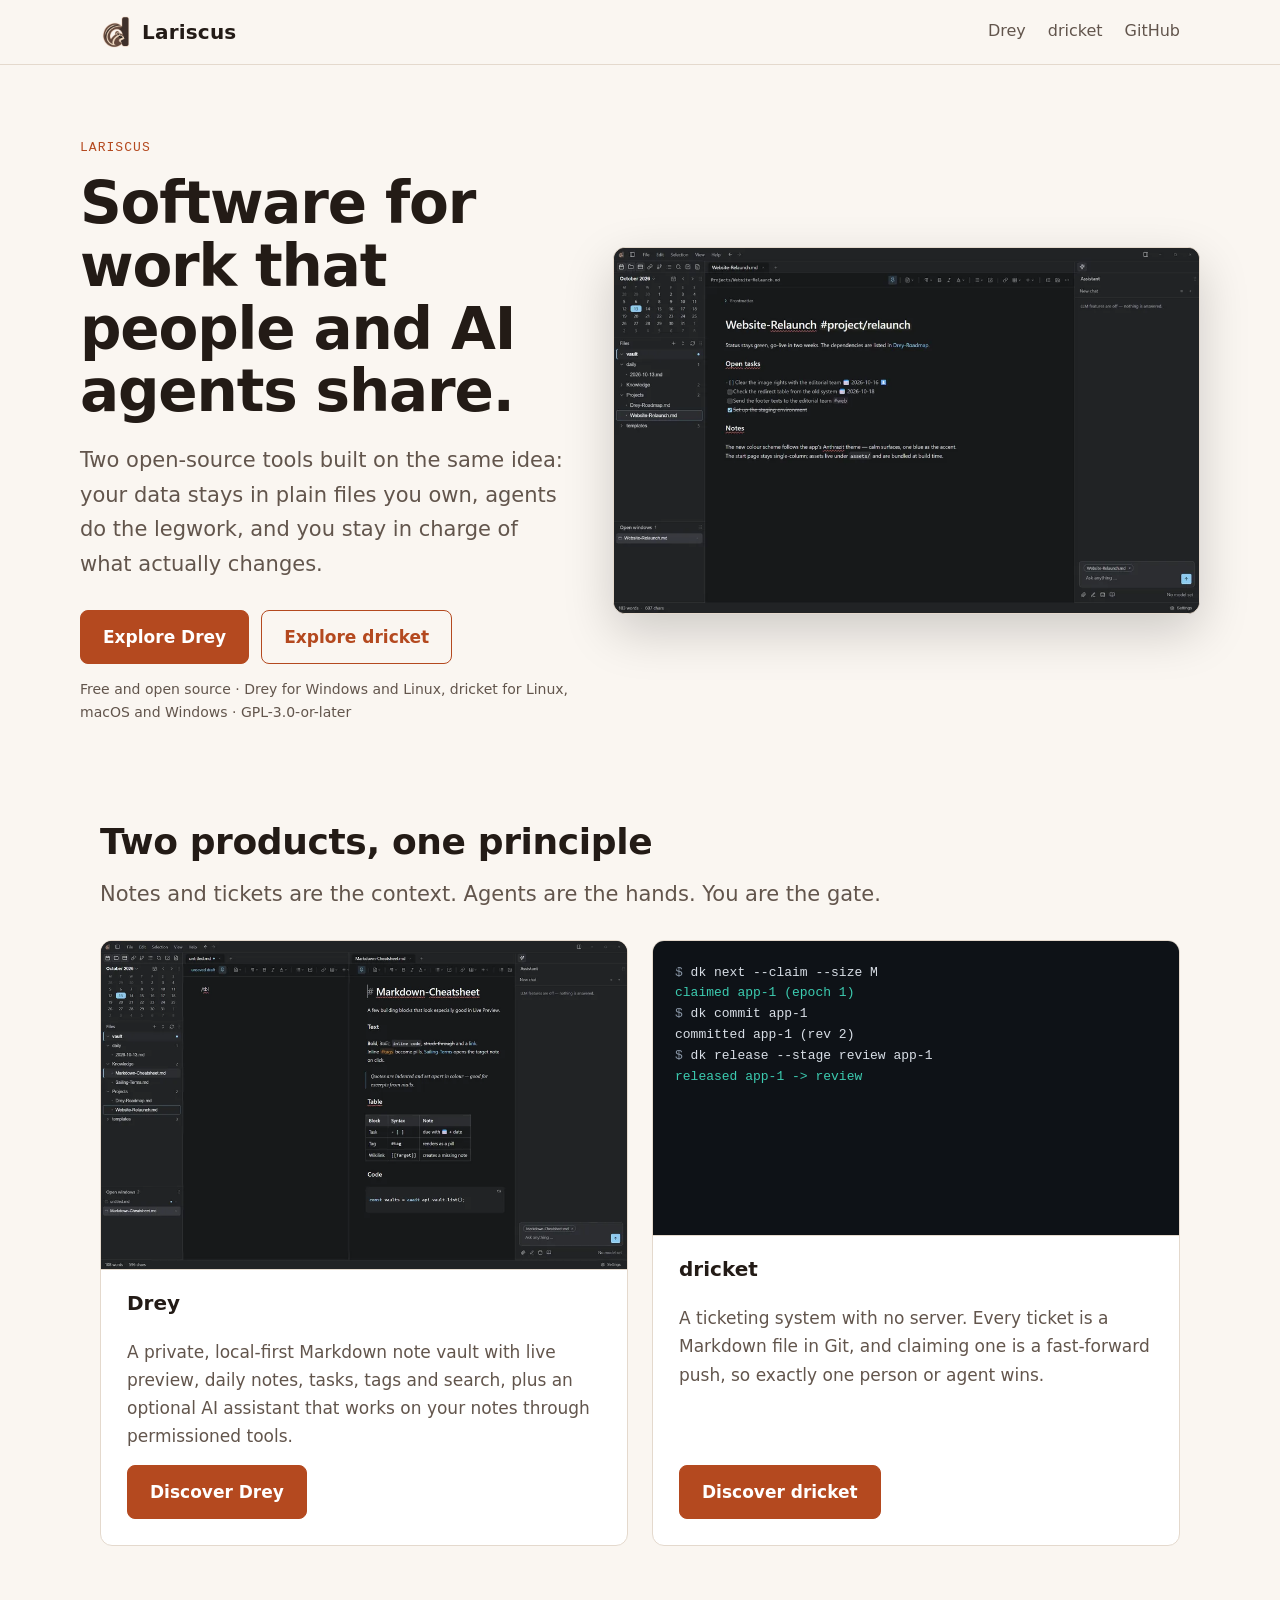
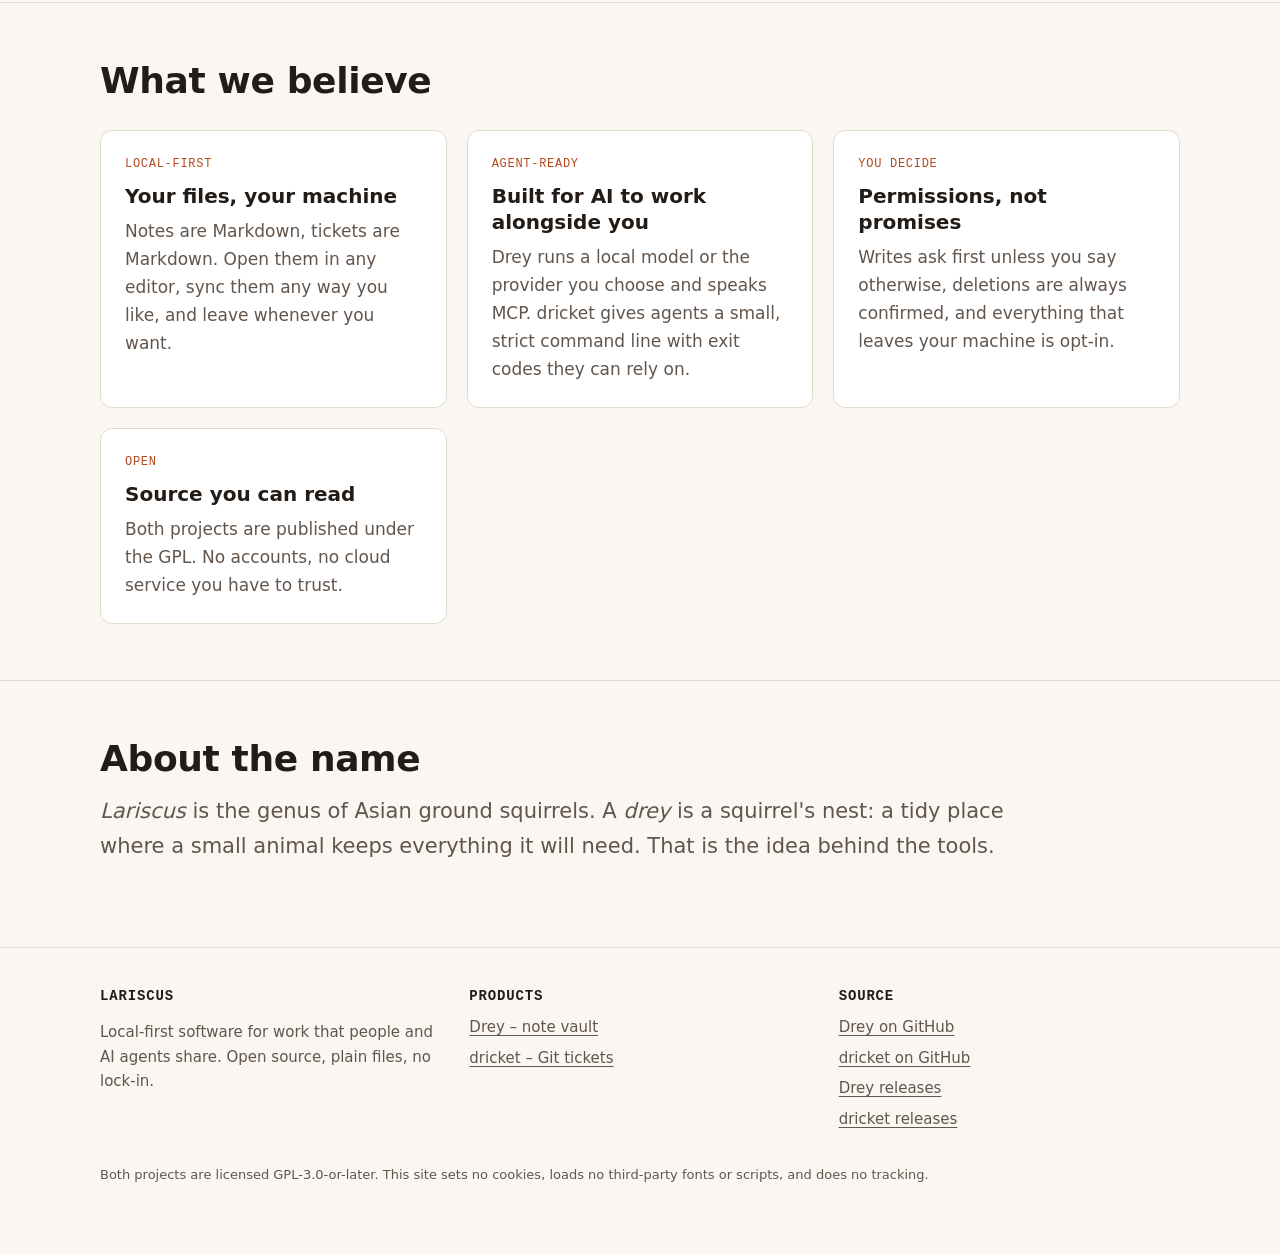
==== index.html @ 9d59d92e "Add Lariscus website: home, Drey, dricket Co-Authored-By: Claude Sonnet 5.5 <noreply@anthropic.com>" ====
<!doctype html>
<html lang="en">
<head>
<meta charset="utf-8">
<meta name="viewport" content="width=device-width, initial-scale=1">
<title>Lariscus – Drey note vault and dricket Git tickets</title>
<meta name="description" content="Lariscus builds open-source, local-first tools for people who work with AI agents: Drey, a private Markdown note vault, and dricket, serverless Git tickets.">
<meta name="robots" content="index,follow, max-image-preview:large">
<meta name="author" content="Lariscus">
<meta name="theme-color" content="#1b1613">
<link rel="canonical" href="https://lariscus.de/">
<link rel="icon" href="/assets/favicon.ico" sizes="48x48">
<link rel="icon" type="image/png" sizes="32x32" href="/assets/favicon-32.png">
<link rel="apple-touch-icon" href="/assets/apple-touch-icon.png">
<meta property="og:type" content="website">
<meta property="og:site_name" content="Lariscus">
<meta property="og:title" content="Lariscus – Drey note vault and dricket Git tickets">
<meta property="og:description" content="Lariscus builds open-source, local-first tools for people who work with AI agents: Drey, a private Markdown note vault, and dricket, serverless Git tickets.">
<meta property="og:url" content="https://lariscus.de/">
<meta property="og:image" content="https://lariscus.de/assets/og-lariscus.png">
<meta property="og:image:width" content="1200">
<meta property="og:image:height" content="630">
<meta name="twitter:card" content="summary_large_image">
<meta name="twitter:title" content="Lariscus – Drey note vault and dricket Git tickets">
<meta name="twitter:description" content="Lariscus builds open-source, local-first tools for people who work with AI agents: Drey, a private Markdown note vault, and dricket, serverless Git tickets.">
<meta name="twitter:image" content="https://lariscus.de/assets/og-lariscus.png">
<link rel="preload" as="style" href="/assets/site.css">
<link rel="stylesheet" href="/assets/site.css">
<script type="application/ld+json">{"@context": "https://schema.org", "@type": "Organization", "name": "Lariscus", "url": "https://lariscus.de/", "logo": "https://lariscus.de/assets/drey-icon-512.png", "sameAs": ["https://github.com/HenrikPuls"]}</script>
<script type="application/ld+json">{"@context": "https://schema.org", "@type": "WebSite", "name": "Lariscus", "url": "https://lariscus.de/", "inLanguage": "en"}</script>
</head>
<body class="">
<a class="skip" href="#main">Skip to content</a>
<header class="site"><div class="wrap">
<a class="brand" href="/"><img src="/assets/icon-192.png" width="32" height="32" alt="">Lariscus</a>
<nav class="main" aria-label="Main">
<a href="/drey/">Drey</a>
<a href="/dricket/">dricket</a>
<a href="https://github.com/HenrikPuls">GitHub</a>
</nav></div></header>
<main id="main">

<div class="wrap hero"><div class="grid two">
<div>
<p class="eyebrow">Lariscus</p>
<h1>Software for work that people and AI agents share.</h1>
<p class="lead">Two open-source tools built on the same idea: your data stays in plain files you own, agents do the legwork, and you stay in charge of what actually changes.</p>
<div class="cta"><a class="btn primary" href="/drey/">Explore Drey</a><a class="btn" href="/dricket/">Explore dricket</a></div>
<p class="note">Free and open source · Drey for Windows and Linux, dricket for Linux, macOS and Windows · GPL-3.0-or-later</p>
</div>
<figure><div class="shot"><img src="/assets/drey-overview-1000.webp" srcset="/assets/drey-overview-1000.webp 1000w, /assets/drey-overview-1800.webp 1800w" sizes="(min-width: 900px) 50vw, 100vw" width="1800" height="1125" alt="Drey showing a note with tasks, the calendar, the file tree and the AI assistant" fetchpriority="high"></div></figure>
</div></div>

<section><div class="wrap">
<h2>Two products, one principle</h2>
<p class="lead">Notes and tickets are the context. Agents are the hands. You are the gate.</p>
<div class="product">
<article class="card">
<div class="thumb"><img src="/assets/drey-editor-1000.webp" srcset="/assets/drey-editor-1000.webp 1000w, /assets/drey-editor-1800.webp 1800w" sizes="(min-width: 700px) 40vw, 100vw" width="1000" height="625" alt="Drey editor with live Markdown preview in two panes" loading="lazy" decoding="async"></div>
<div class="body"><h3>Drey</h3>
<p>A private, local-first Markdown note vault with live preview, daily notes, tasks, tags and search, plus an optional AI assistant that works on your notes through permissioned tools.</p>
<a class="btn primary" href="/drey/">Discover Drey</a></div>
</article>
<article class="card">
<div class="thumb term"><pre class="term" aria-hidden="true"><span class="p">$</span> dk next --claim --size M
<span class="ok">claimed app-1 (epoch 1)</span>
<span class="p">$</span> dk commit app-1
committed app-1 (rev 2)
<span class="p">$</span> dk release --stage review app-1
<span class="ok">released app-1 -&gt; review</span></pre></div>
<div class="body"><h3>dricket</h3>
<p>A ticketing system with no server. Every ticket is a Markdown file in Git, and claiming one is a fast-forward push, so exactly one person or agent wins.</p>
<a class="btn primary" href="/dricket/">Discover dricket</a></div>
</article>
</div></div></section>

<section><div class="wrap">
<h2>What we believe</h2>
<div class="cards">
<div class="card"><span class="tag">Local-first</span><h3>Your files, your machine</h3><p>Notes are Markdown, tickets are Markdown. Open them in any editor, sync them any way you like, and leave whenever you want.</p></div>
<div class="card"><span class="tag">Agent-ready</span><h3>Built for AI to work alongside you</h3><p>Drey runs a local model or the provider you choose and speaks MCP. dricket gives agents a small, strict command line with exit codes they can rely on.</p></div>
<div class="card"><span class="tag">You decide</span><h3>Permissions, not promises</h3><p>Writes ask first unless you say otherwise, deletions are always confirmed, and everything that leaves your machine is opt-in.</p></div>
<div class="card"><span class="tag">Open</span><h3>Source you can read</h3><p>Both projects are published under the GPL. No accounts, no cloud service you have to trust.</p></div>
</div></div></section>

<section><div class="wrap">
<h2>About the name</h2>
<p class="lead" style="max-width:70ch"><em>Lariscus</em> is the genus of Asian ground squirrels. A <em>drey</em> is a squirrel's nest: a tidy place where a small animal keeps everything it will need. That is the idea behind the tools.</p>
</div></section>

</main>
<footer class="site"><div class="wrap">
<div class="cols">
<div><h2>Lariscus</h2><p>Local-first software for work that people and AI agents share. Open source, plain files, no lock-in.</p></div>
<div><h2>Products</h2><ul><li><a href="/drey/">Drey – note vault</a></li><li><a href="/dricket/">dricket – Git tickets</a></li></ul></div>
<div><h2>Source</h2><ul><li><a href="https://github.com/HenrikPuls/Drey">Drey on GitHub</a></li><li><a href="https://github.com/HenrikPuls/dricket">dricket on GitHub</a></li><li><a href="https://github.com/HenrikPuls/Drey/releases">Drey releases</a></li><li><a href="https://github.com/HenrikPuls/dricket/releases">dricket releases</a></li></ul></div>
</div>
<p class="legal">Both projects are licensed GPL-3.0-or-later. This site sets no cookies, loads no third-party fonts or scripts, and does no tracking.</p>
</div></footer>
</body>
</html>
---- assets/site.css ----
:root {
  --bg: #faf6f1;
  --surface: #ffffff;
  --ink: #231b16;
  --muted: #62554c;
  --line: #e4d9cd;
  --code-bg: #f1e9df;
  --accent: #b4491f;
  --accent-ink: #ffffff;
  --accent-soft: #f6e3d8;
  --shot-bg: #1b1613;
  --font-body: system-ui, -apple-system, "Segoe UI", Roboto, "Helvetica Neue", Arial, sans-serif;
  --font-mono: ui-monospace, "SF Mono", "Cascadia Mono", Menlo, Consolas, "Liberation Mono", monospace;
  --maxw: 1120px;
  color-scheme: light dark;
}
body.dricket {
  --accent: #0b6e5f; --accent-soft: #d8efe9;
}
@media (prefers-color-scheme: dark) {
  :root {
    --bg: #14100d; --surface: #1d1815; --ink: #f1e7dc; --muted: #b6a698; --line: #342b25;
    --code-bg: #241d19; --accent: #e8875c; --accent-ink: #1b0f08; --accent-soft: #33221a;
  }
  body.dricket { --accent: #3ccbb0; --accent-ink: #06201b; --accent-soft: #123029; --bg: #0e1217; --surface: #161c23; --ink: #e8ecf1; --muted: #9aa6b5; --line: #2a333e; --code-bg: #1b232c; }
}
*, *::before, *::after { box-sizing: border-box; }
html { scroll-behavior: smooth; }
body { margin: 0; background: var(--bg); color: var(--ink); font: 17px/1.65 var(--font-body); -webkit-text-size-adjust: 100%; }
img { max-width: 100%; height: auto; display: block; }
a { color: var(--accent); text-underline-offset: 3px; }
a:hover { text-decoration-thickness: 2px; }
:focus-visible { outline: 3px solid var(--accent); outline-offset: 2px; border-radius: 4px; }
.wrap { max-width: var(--maxw); margin: 0 auto; padding: 0 max(20px, env(safe-area-inset-left)); }
.skip { position: absolute; left: -999px; top: 8px; background: var(--accent); color: var(--accent-ink); padding: 8px 14px; border-radius: 6px; z-index: 10; }
.skip:focus { left: 8px; }

header.site { border-bottom: 1px solid var(--line); background: color-mix(in srgb, var(--bg) 92%, transparent); position: sticky; top: 0; backdrop-filter: blur(8px); z-index: 5; }
header.site .wrap { display: flex; align-items: center; gap: 24px; min-height: 64px; flex-wrap: wrap; }
.brand { display: flex; align-items: center; gap: 10px; font-weight: 700; font-size: 20px; color: var(--ink); text-decoration: none; letter-spacing: .01em; }
.brand img { width: 32px; height: 32px; }
nav.main { display: flex; gap: 22px; margin-left: auto; flex-wrap: wrap; }
nav.main a { color: var(--muted); text-decoration: none; font-weight: 500; font-size: 16px; padding: 6px 0; border-bottom: 2px solid transparent; }
nav.main a:hover, nav.main a[aria-current="page"] { color: var(--ink); border-bottom-color: var(--accent); }

.hero { padding: 72px 0 40px; }
.hero .grid { display: grid; grid-template-columns: minmax(0, 1fr); gap: 44px; }
.eyebrow { font-family: var(--font-mono); font-size: 13px; letter-spacing: .08em; text-transform: uppercase; color: var(--accent); margin: 0 0 14px; }
h1 { font-size: clamp(34px, 5.4vw, 58px); line-height: 1.08; margin: 0 0 20px; letter-spacing: -.02em; }
h2 { font-size: clamp(26px, 3.4vw, 36px); line-height: 1.2; margin: 0 0 14px; letter-spacing: -.01em; }
h3 { font-size: 20px; line-height: 1.3; margin: 0 0 8px; }
.lead { font-size: clamp(18px, 2vw, 21px); color: var(--muted); max-width: 62ch; margin: 0 0 28px; }
.cta { display: flex; gap: 12px; flex-wrap: wrap; margin: 0 0 14px; }
.btn { display: inline-block; padding: 12px 22px; border-radius: 8px; font-weight: 600; text-decoration: none; border: 1.5px solid var(--accent); color: var(--accent); background: transparent; }
.btn:hover { background: var(--accent-soft); }
.btn.primary { background: var(--accent); color: var(--accent-ink); }
.btn.primary:hover { filter: brightness(1.08); }
.note { font-size: 14px; color: var(--muted); margin: 0; }

.shot { background: var(--shot-bg); border: 1px solid var(--line); border-radius: 12px; overflow: hidden; box-shadow: 0 18px 50px rgba(0,0,0,.18); }
.shot img { width: 100%; }
figure { margin: 0; }
figcaption { font-size: 14px; color: var(--muted); margin-top: 10px; }

section { padding: 56px 0; }
section + section { border-top: 1px solid var(--line); }
.cards { display: grid; grid-template-columns: repeat(auto-fit, minmax(260px, 1fr)); gap: 20px; margin-top: 28px; }
.card { background: var(--surface); border: 1px solid var(--line); border-radius: 12px; padding: 24px; }
.card p { margin: 0; color: var(--muted); }
.card .tag { font-family: var(--font-mono); font-size: 12px; letter-spacing: .06em; text-transform: uppercase; color: var(--accent); margin-bottom: 8px; display: block; }
.product { display: grid; grid-template-columns: repeat(auto-fit, minmax(300px, 1fr)); gap: 24px; margin-top: 28px; }
.product .card { display: flex; flex-direction: column; gap: 14px; padding: 0; overflow: hidden; }
.product .card .body { padding: 6px 26px 26px; display: flex; flex-direction: column; gap: 14px; flex: 1; }
.product .card .body p { color: var(--muted); }
.product .card .body .btn { align-self: flex-start; margin-top: auto; }
.product .thumb { background: var(--shot-bg); aspect-ratio: 16 / 9; display: flex; align-items: center; justify-content: center; border-bottom: 1px solid var(--line); }
.product .thumb img { width: 100%; height: 100%; object-fit: cover; object-position: top left; }
.product .thumb.term { padding: 22px; align-items: flex-start; justify-content: flex-start; background: #0e1217; }

.split { display: grid; grid-template-columns: minmax(0, 1fr); gap: 36px; align-items: center; }
@media (min-width: 900px) {
  .split { grid-template-columns: minmax(0, 5fr) minmax(0, 7fr); }
  .split.flip { grid-template-columns: minmax(0, 7fr) minmax(0, 5fr); }
  .split.flip > :first-child { order: 2; }
  .hero .grid.two { grid-template-columns: minmax(0, 5fr) minmax(0, 6fr); align-items: center; }
}
ul.ticks { list-style: none; padding: 0; margin: 18px 0 0; display: grid; gap: 10px; }
ul.ticks li { padding-left: 28px; position: relative; }
ul.ticks li::before { content: ""; position: absolute; left: 4px; top: .6em; width: 8px; height: 8px; border-radius: 2px; background: var(--accent); }

pre, code { font-family: var(--font-mono); }
code { background: var(--code-bg); padding: .12em .4em; border-radius: 5px; font-size: .9em; }
pre.term { background: #0e1217; color: #d8dee6; border: 1px solid #2a333e; border-radius: 12px; padding: 20px 22px; margin: 0; overflow-x: auto; font-size: 14.5px; line-height: 1.7; }
pre.term .p { color: #8794a4; }
pre.term .ok { color: #3ccbb0; }
pre.term .c { color: #8794a4; font-style: italic; }
.thumb.term pre.term { border: 0; padding: 0; background: transparent; font-size: 13px; line-height: 1.6; }

.facts { display: grid; grid-template-columns: repeat(auto-fit, minmax(190px, 1fr)); gap: 0; border: 1px solid var(--line); border-radius: 12px; overflow: hidden; background: var(--surface); margin-top: 28px; }
.facts div { padding: 20px 22px; border-right: 1px solid var(--line); border-bottom: 1px solid var(--line); margin: -1px 0 0 -1px; }
.facts dt { font-family: var(--font-mono); font-size: 12px; letter-spacing: .06em; text-transform: uppercase; color: var(--muted); }
.facts dd { margin: 4px 0 0; font-weight: 600; font-size: 18px; }
dl { margin: 0; }
table.dl { width: 100%; border-collapse: collapse; margin-top: 20px; background: var(--surface); border: 1px solid var(--line); border-radius: 12px; overflow: hidden; font-size: 16px; }
table.dl th, table.dl td { text-align: left; padding: 14px 18px; border-bottom: 1px solid var(--line); vertical-align: top; }
table.dl th { font-weight: 600; white-space: nowrap; }
table.dl tr:last-child th, table.dl tr:last-child td { border-bottom: 0; }
table.dl td { color: var(--muted); }
details { border-bottom: 1px solid var(--line); padding: 16px 0; }
details summary { cursor: pointer; font-weight: 600; font-size: 18px; }
details p { color: var(--muted); margin: 10px 0 0; max-width: 70ch; }

footer.site { border-top: 1px solid var(--line); padding: 40px 0 56px; color: var(--muted); font-size: 15px; }
footer.site .cols { display: grid; grid-template-columns: repeat(auto-fit, minmax(200px, 1fr)); gap: 28px; }
footer.site h2 { font-size: 14px; letter-spacing: .06em; text-transform: uppercase; color: var(--ink); margin: 0 0 10px; font-family: var(--font-mono); }
footer.site ul { list-style: none; padding: 0; margin: 0; display: grid; gap: 6px; }
footer.site a { color: var(--muted); }
footer.site a:hover { color: var(--accent); }
footer.site .legal { margin-top: 32px; font-size: 13px; }

@media (max-width: 640px) {
  body { font-size: 16.5px; }
  .hero { padding: 44px 0 24px; }
  section { padding: 40px 0; }
  nav.main { margin-left: 0; gap: 16px; width: 100%; }
  header.site .wrap { padding-top: 8px; padding-bottom: 8px; }
}
@media (prefers-reduced-motion: reduce) { html { scroll-behavior: auto; } }
code { overflow-wrap: anywhere; }
@media (max-width: 640px) {
  table.dl, table.dl tbody, table.dl tr, table.dl th, table.dl td { display: block; width: 100%; }
  table.dl th { padding-bottom: 0; border-bottom: 0; }
  table.dl td { padding-top: 4px; }
}
---- assets/site.css ----
:root {
  --bg: #faf6f1;
  --surface: #ffffff;
  --ink: #231b16;
  --muted: #62554c;
  --line: #e4d9cd;
  --code-bg: #f1e9df;
  --accent: #b4491f;
  --accent-ink: #ffffff;
  --accent-soft: #f6e3d8;
  --shot-bg: #1b1613;
  --font-body: system-ui, -apple-system, "Segoe UI", Roboto, "Helvetica Neue", Arial, sans-serif;
  --font-mono: ui-monospace, "SF Mono", "Cascadia Mono", Menlo, Consolas, "Liberation Mono", monospace;
  --maxw: 1120px;
  color-scheme: light dark;
}
body.dricket {
  --accent: #0b6e5f; --accent-soft: #d8efe9;
}
@media (prefers-color-scheme: dark) {
  :root {
    --bg: #14100d; --surface: #1d1815; --ink: #f1e7dc; --muted: #b6a698; --line: #342b25;
    --code-bg: #241d19; --accent: #e8875c; --accent-ink: #1b0f08; --accent-soft: #33221a;
  }
  body.dricket { --accent: #3ccbb0; --accent-ink: #06201b; --accent-soft: #123029; --bg: #0e1217; --surface: #161c23; --ink: #e8ecf1; --muted: #9aa6b5; --line: #2a333e; --code-bg: #1b232c; }
}
*, *::before, *::after { box-sizing: border-box; }
html { scroll-behavior: smooth; }
body { margin: 0; background: var(--bg); color: var(--ink); font: 17px/1.65 var(--font-body); -webkit-text-size-adjust: 100%; }
img { max-width: 100%; height: auto; display: block; }
a { color: var(--accent); text-underline-offset: 3px; }
a:hover { text-decoration-thickness: 2px; }
:focus-visible { outline: 3px solid var(--accent); outline-offset: 2px; border-radius: 4px; }
.wrap { max-width: var(--maxw); margin: 0 auto; padding: 0 max(20px, env(safe-area-inset-left)); }
.skip { position: absolute; left: -999px; top: 8px; background: var(--accent); color: var(--accent-ink); padding: 8px 14px; border-radius: 6px; z-index: 10; }
.skip:focus { left: 8px; }

header.site { border-bottom: 1px solid var(--line); background: color-mix(in srgb, var(--bg) 92%, transparent); position: sticky; top: 0; backdrop-filter: blur(8px); z-index: 5; }
header.site .wrap { display: flex; align-items: center; gap: 24px; min-height: 64px; flex-wrap: wrap; }
.brand { display: flex; align-items: center; gap: 10px; font-weight: 700; font-size: 20px; color: var(--ink); text-decoration: none; letter-spacing: .01em; }
.brand img { width: 32px; height: 32px; }
nav.main { display: flex; gap: 22px; margin-left: auto; flex-wrap: wrap; }
nav.main a { color: var(--muted); text-decoration: none; font-weight: 500; font-size: 16px; padding: 6px 0; border-bottom: 2px solid transparent; }
nav.main a:hover, nav.main a[aria-current="page"] { color: var(--ink); border-bottom-color: var(--accent); }

.hero { padding: 72px 0 40px; }
.hero .grid { display: grid; grid-template-columns: minmax(0, 1fr); gap: 44px; }
.eyebrow { font-family: var(--font-mono); font-size: 13px; letter-spacing: .08em; text-transform: uppercase; color: var(--accent); margin: 0 0 14px; }
h1 { font-size: clamp(34px, 5.4vw, 58px); line-height: 1.08; margin: 0 0 20px; letter-spacing: -.02em; }
h2 { font-size: clamp(26px, 3.4vw, 36px); line-height: 1.2; margin: 0 0 14px; letter-spacing: -.01em; }
h3 { font-size: 20px; line-height: 1.3; margin: 0 0 8px; }
.lead { font-size: clamp(18px, 2vw, 21px); color: var(--muted); max-width: 62ch; margin: 0 0 28px; }
.cta { display: flex; gap: 12px; flex-wrap: wrap; margin: 0 0 14px; }
.btn { display: inline-block; padding: 12px 22px; border-radius: 8px; font-weight: 600; text-decoration: none; border: 1.5px solid var(--accent); color: var(--accent); background: transparent; }
.btn:hover { background: var(--accent-soft); }
.btn.primary { background: var(--accent); color: var(--accent-ink); }
.btn.primary:hover { filter: brightness(1.08); }
.note { font-size: 14px; color: var(--muted); margin: 0; }

.shot { background: var(--shot-bg); border: 1px solid var(--line); border-radius: 12px; overflow: hidden; box-shadow: 0 18px 50px rgba(0,0,0,.18); }
.shot img { width: 100%; }
figure { margin: 0; }
figcaption { font-size: 14px; color: var(--muted); margin-top: 10px; }

section { padding: 56px 0; }
section + section { border-top: 1px solid var(--line); }
.cards { display: grid; grid-template-columns: repeat(auto-fit, minmax(260px, 1fr)); gap: 20px; margin-top: 28px; }
.card { background: var(--surface); border: 1px solid var(--line); border-radius: 12px; padding: 24px; }
.card p { margin: 0; color: var(--muted); }
.card .tag { font-family: var(--font-mono); font-size: 12px; letter-spacing: .06em; text-transform: uppercase; color: var(--accent); margin-bottom: 8px; display: block; }
.product { display: grid; grid-template-columns: repeat(auto-fit, minmax(300px, 1fr)); gap: 24px; margin-top: 28px; }
.product .card { display: flex; flex-direction: column; gap: 14px; padding: 0; overflow: hidden; }
.product .card .body { padding: 6px 26px 26px; display: flex; flex-direction: column; gap: 14px; flex: 1; }
.product .card .body p { color: var(--muted); }
.product .card .body .btn { align-self: flex-start; margin-top: auto; }
.product .thumb { background: var(--shot-bg); aspect-ratio: 16 / 9; display: flex; align-items: center; justify-content: center; border-bottom: 1px solid var(--line); }
.product .thumb img { width: 100%; height: 100%; object-fit: cover; object-position: top left; }
.product .thumb.term { padding: 22px; align-items: flex-start; justify-content: flex-start; background: #0e1217; }

.split { display: grid; grid-template-columns: minmax(0, 1fr); gap: 36px; align-items: center; }
@media (min-width: 900px) {
  .split { grid-template-columns: minmax(0, 5fr) minmax(0, 7fr); }
  .split.flip { grid-template-columns: minmax(0, 7fr) minmax(0, 5fr); }
  .split.flip > :first-child { order: 2; }
  .hero .grid.two { grid-template-columns: minmax(0, 5fr) minmax(0, 6fr); align-items: center; }
}
ul.ticks { list-style: none; padding: 0; margin: 18px 0 0; display: grid; gap: 10px; }
ul.ticks li { padding-left: 28px; position: relative; }
ul.ticks li::before { content: ""; position: absolute; left: 4px; top: .6em; width: 8px; height: 8px; border-radius: 2px; background: var(--accent); }

pre, code { font-family: var(--font-mono); }
code { background: var(--code-bg); padding: .12em .4em; border-radius: 5px; font-size: .9em; }
pre.term { background: #0e1217; color: #d8dee6; border: 1px solid #2a333e; border-radius: 12px; padding: 20px 22px; margin: 0; overflow-x: auto; font-size: 14.5px; line-height: 1.7; }
pre.term .p { color: #8794a4; }
pre.term .ok { color: #3ccbb0; }
pre.term .c { color: #8794a4; font-style: italic; }
.thumb.term pre.term { border: 0; padding: 0; background: transparent; font-size: 13px; line-height: 1.6; }

.facts { display: grid; grid-template-columns: repeat(auto-fit, minmax(190px, 1fr)); gap: 0; border: 1px solid var(--line); border-radius: 12px; overflow: hidden; background: var(--surface); margin-top: 28px; }
.facts div { padding: 20px 22px; border-right: 1px solid var(--line); border-bottom: 1px solid var(--line); margin: -1px 0 0 -1px; }
.facts dt { font-family: var(--font-mono); font-size: 12px; letter-spacing: .06em; text-transform: uppercase; color: var(--muted); }
.facts dd { margin: 4px 0 0; font-weight: 600; font-size: 18px; }
dl { margin: 0; }
table.dl { width: 100%; border-collapse: collapse; margin-top: 20px; background: var(--surface); border: 1px solid var(--line); border-radius: 12px; overflow: hidden; font-size: 16px; }
table.dl th, table.dl td { text-align: left; padding: 14px 18px; border-bottom: 1px solid var(--line); vertical-align: top; }
table.dl th { font-weight: 600; white-space: nowrap; }
table.dl tr:last-child th, table.dl tr:last-child td { border-bottom: 0; }
table.dl td { color: var(--muted); }
details { border-bottom: 1px solid var(--line); padding: 16px 0; }
details summary { cursor: pointer; font-weight: 600; font-size: 18px; }
details p { color: var(--muted); margin: 10px 0 0; max-width: 70ch; }

footer.site { border-top: 1px solid var(--line); padding: 40px 0 56px; color: var(--muted); font-size: 15px; }
footer.site .cols { display: grid; grid-template-columns: repeat(auto-fit, minmax(200px, 1fr)); gap: 28px; }
footer.site h2 { font-size: 14px; letter-spacing: .06em; text-transform: uppercase; color: var(--ink); margin: 0 0 10px; font-family: var(--font-mono); }
footer.site ul { list-style: none; padding: 0; margin: 0; display: grid; gap: 6px; }
footer.site a { color: var(--muted); }
footer.site a:hover { color: var(--accent); }
footer.site .legal { margin-top: 32px; font-size: 13px; }

@media (max-width: 640px) {
  body { font-size: 16.5px; }
  .hero { padding: 44px 0 24px; }
  section { padding: 40px 0; }
  nav.main { margin-left: 0; gap: 16px; width: 100%; }
  header.site .wrap { padding-top: 8px; padding-bottom: 8px; }
}
@media (prefers-reduced-motion: reduce) { html { scroll-behavior: auto; } }
code { overflow-wrap: anywhere; }
@media (max-width: 640px) {
  table.dl, table.dl tbody, table.dl tr, table.dl th, table.dl td { display: block; width: 100%; }
  table.dl th { padding-bottom: 0; border-bottom: 0; }
  table.dl td { padding-top: 4px; }
}
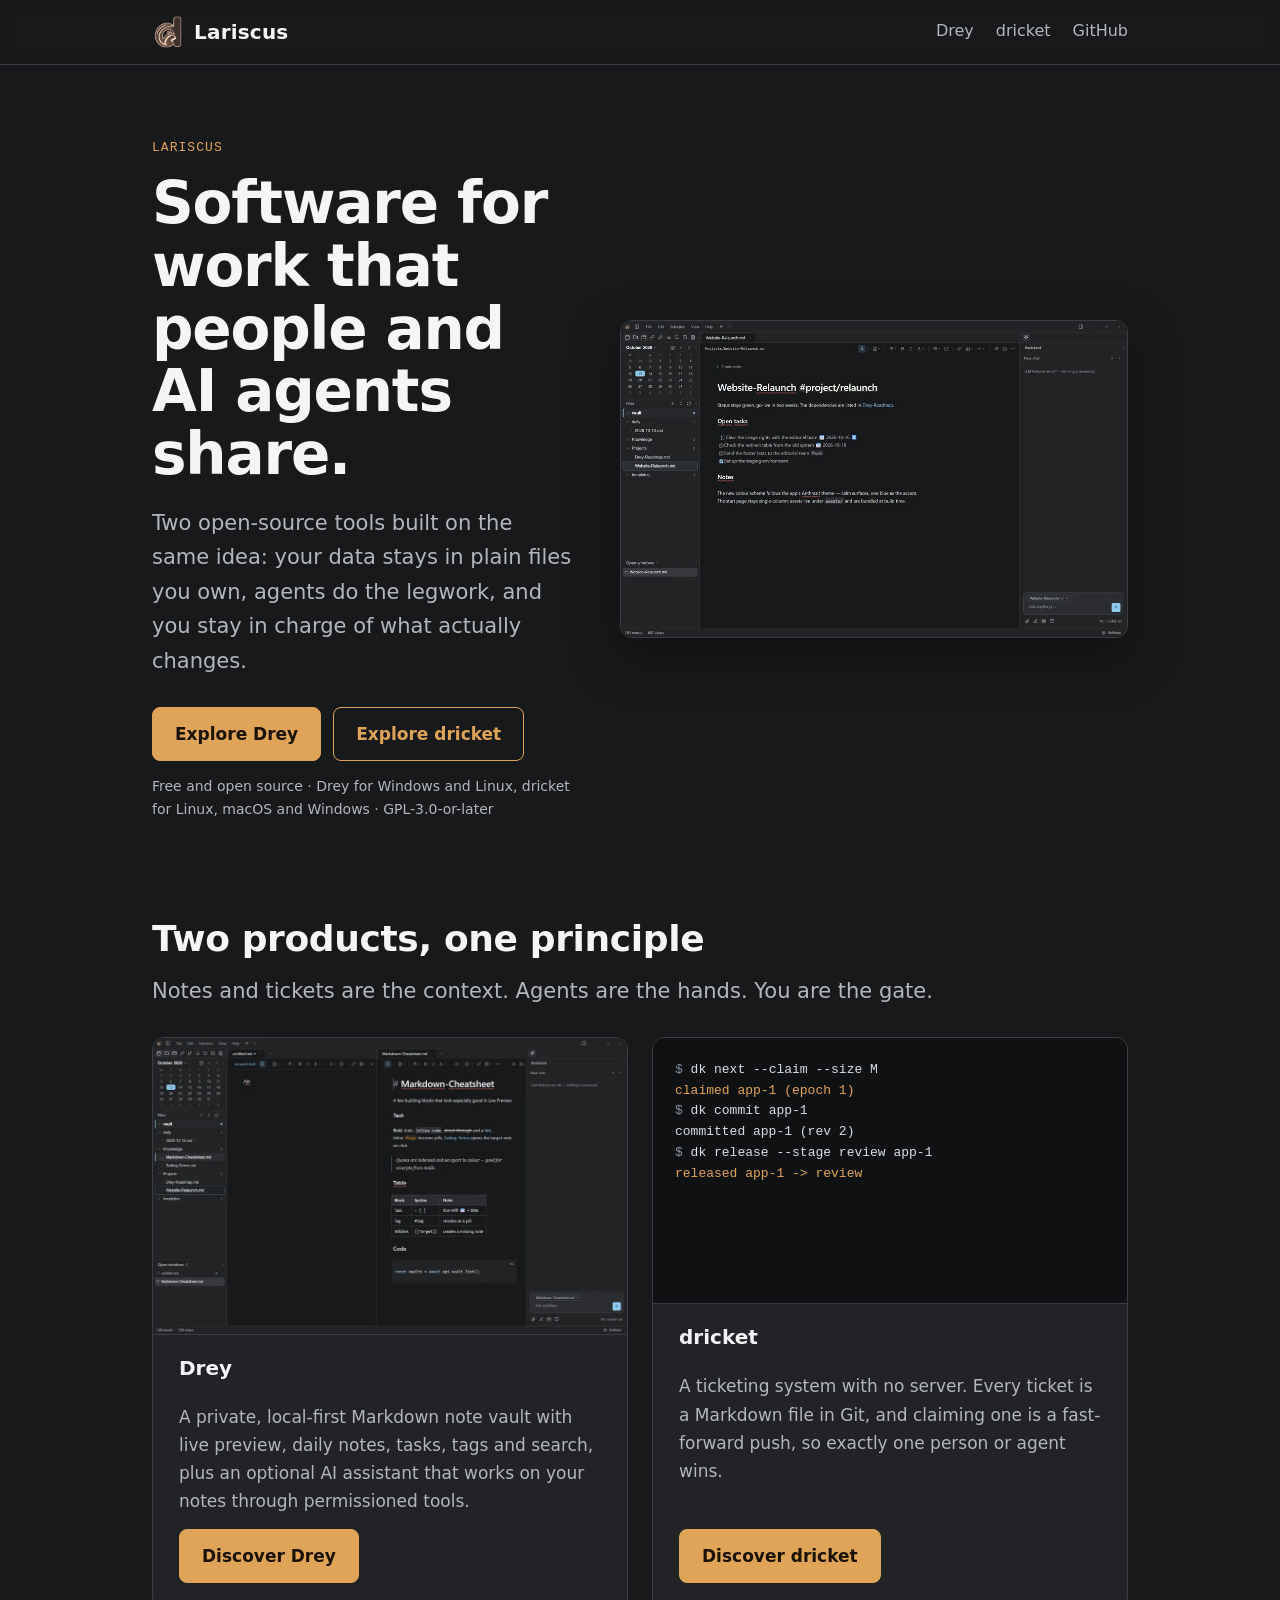
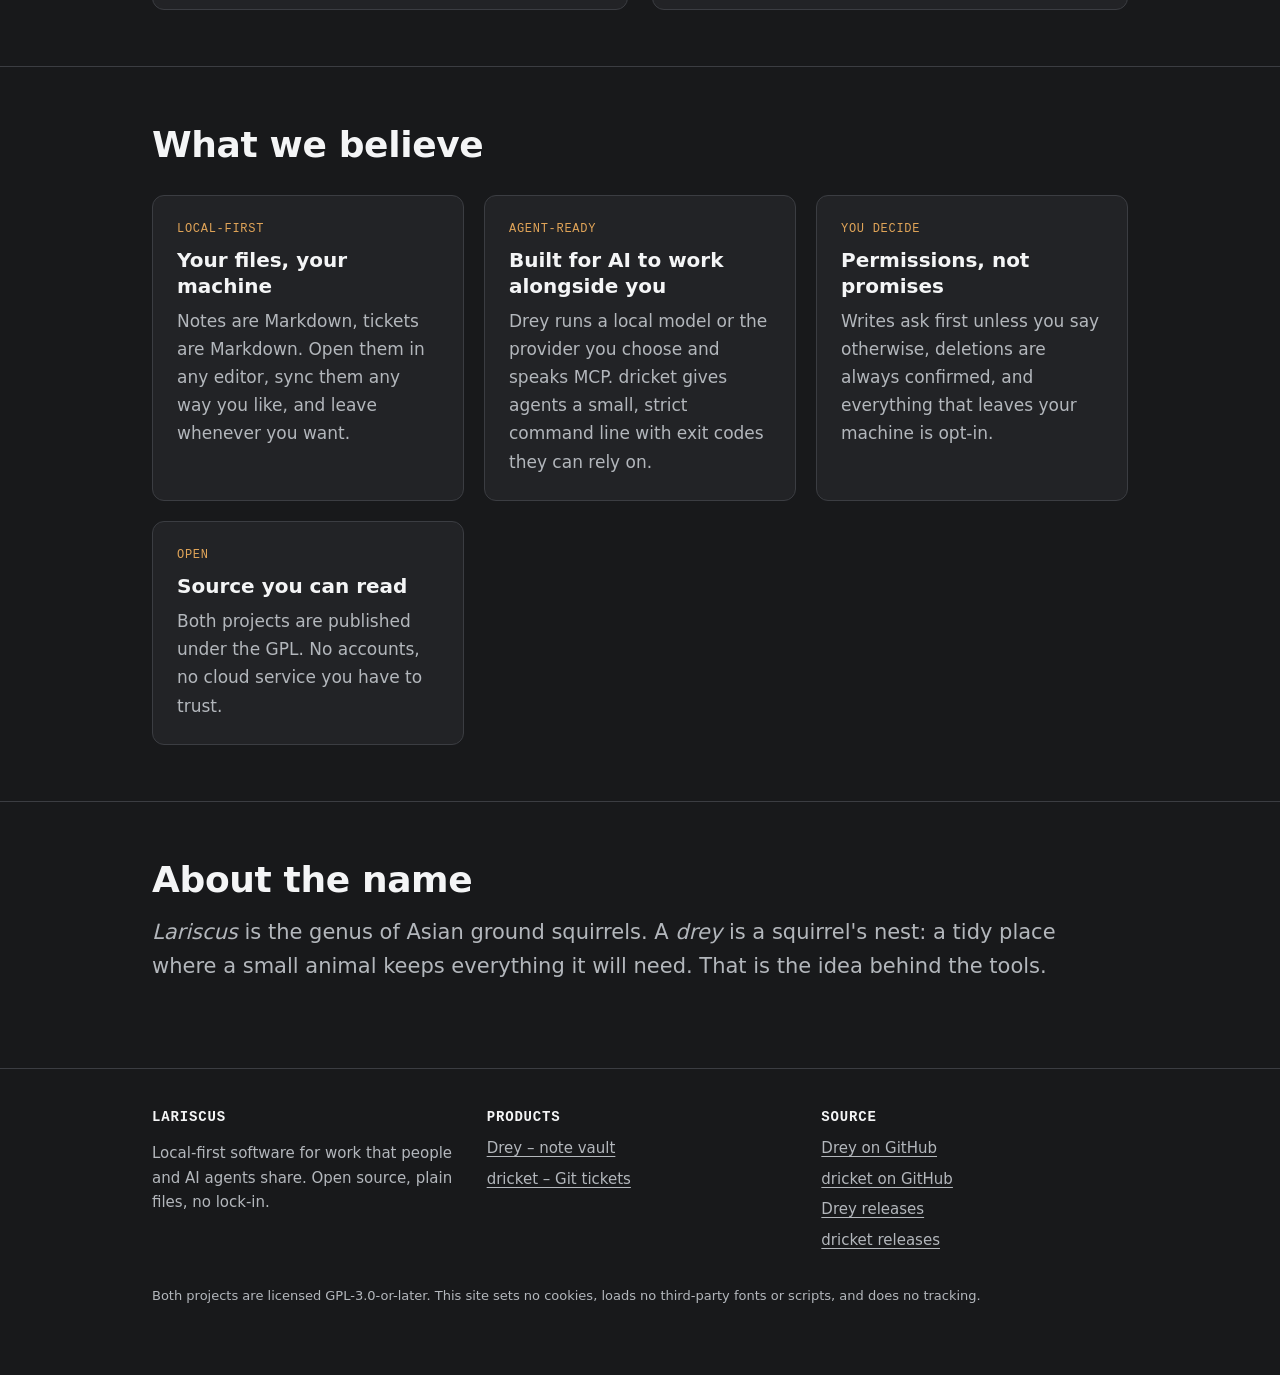
==== commit 6c27bfbf: "Anthrazit base theme, per-product accents, wider side gutters Co-Authored-By: Claude Sonnet 5.5 <nor" ====
--- a/index.html
+++ b/index.html
@@ -7,7 +7,7 @@
 <meta name="description" content="Lariscus builds open-source, local-first tools for people who work with AI agents: Drey, a private Markdown note vault, and dricket, serverless Git tickets.">
 <meta name="robots" content="index,follow, max-image-preview:large">
 <meta name="author" content="Lariscus">
-<meta name="theme-color" content="#1b1613">
+<meta name="theme-color" content="#18191b">
 <link rel="canonical" href="https://lariscus.de/">
 <link rel="icon" href="/assets/favicon.ico" sizes="48x48">
 <link rel="icon" type="image/png" sizes="32x32" href="/assets/favicon-32.png">
@@ -29,7 +29,7 @@
 <script type="application/ld+json">{"@context": "https://schema.org", "@type": "Organization", "name": "Lariscus", "url": "https://lariscus.de/", "logo": "https://lariscus.de/assets/drey-icon-512.png", "sameAs": ["https://github.com/HenrikPuls"]}</script>
 <script type="application/ld+json">{"@context": "https://schema.org", "@type": "WebSite", "name": "Lariscus", "url": "https://lariscus.de/", "inLanguage": "en"}</script>
 </head>
-<body class="">
+<body class="home">
 <a class="skip" href="#main">Skip to content</a>
 <header class="site"><div class="wrap">
 <a class="brand" href="/"><img src="/assets/icon-192.png" width="32" height="32" alt="">Lariscus</a>
--- a/assets/site.css
+++ b/assets/site.css
@@ -1,29 +1,22 @@
 :root {
-  --bg: #faf6f1;
-  --surface: #ffffff;
-  --ink: #231b16;
-  --muted: #62554c;
-  --line: #e4d9cd;
-  --code-bg: #f1e9df;
-  --accent: #b4491f;
-  --accent-ink: #ffffff;
-  --accent-soft: #f6e3d8;
-  --shot-bg: #1b1613;
+  --bg: #18191b;
+  --surface: #222326;
+  --ink: #f4f5f6;
+  --muted: #b3b7bc;
+  --line: #3b3d42;
+  --code-bg: #2c2d31;
+  --accent: #e0a458;
+  --accent-ink: #1a1203;
+  --accent-soft: #2f2a20;
+  --shot-bg: #101113;
   --font-body: system-ui, -apple-system, "Segoe UI", Roboto, "Helvetica Neue", Arial, sans-serif;
   --font-mono: ui-monospace, "SF Mono", "Cascadia Mono", Menlo, Consolas, "Liberation Mono", monospace;
   --maxw: 1120px;
-  color-scheme: light dark;
+  --gutter: clamp(24px, 6vw, 72px);
+  color-scheme: dark;
 }
-body.dricket {
-  --accent: #0b6e5f; --accent-soft: #d8efe9;
-}
-@media (prefers-color-scheme: dark) {
-  :root {
-    --bg: #14100d; --surface: #1d1815; --ink: #f1e7dc; --muted: #b6a698; --line: #342b25;
-    --code-bg: #241d19; --accent: #e8875c; --accent-ink: #1b0f08; --accent-soft: #33221a;
-  }
-  body.dricket { --accent: #3ccbb0; --accent-ink: #06201b; --accent-soft: #123029; --bg: #0e1217; --surface: #161c23; --ink: #e8ecf1; --muted: #9aa6b5; --line: #2a333e; --code-bg: #1b232c; }
-}
+body.drey { --accent: #e8875c; --accent-ink: #1b0f08; --accent-soft: #33241c; }
+body.dricket { --accent: #3ccbb0; --accent-ink: #06201b; --accent-soft: #1b2f2b; }
 *, *::before, *::after { box-sizing: border-box; }
 html { scroll-behavior: smooth; }
 body { margin: 0; background: var(--bg); color: var(--ink); font: 17px/1.65 var(--font-body); -webkit-text-size-adjust: 100%; }
@@ -31,7 +24,7 @@
 a { color: var(--accent); text-underline-offset: 3px; }
 a:hover { text-decoration-thickness: 2px; }
 :focus-visible { outline: 3px solid var(--accent); outline-offset: 2px; border-radius: 4px; }
-.wrap { max-width: var(--maxw); margin: 0 auto; padding: 0 max(20px, env(safe-area-inset-left)); }
+.wrap { max-width: var(--maxw); margin: 0 auto; padding: 0 max(var(--gutter), env(safe-area-inset-left)); }
 .skip { position: absolute; left: -999px; top: 8px; background: var(--accent); color: var(--accent-ink); padding: 8px 14px; border-radius: 6px; z-index: 10; }
 .skip:focus { left: 8px; }
 
@@ -43,7 +36,7 @@
 nav.main a { color: var(--muted); text-decoration: none; font-weight: 500; font-size: 16px; padding: 6px 0; border-bottom: 2px solid transparent; }
 nav.main a:hover, nav.main a[aria-current="page"] { color: var(--ink); border-bottom-color: var(--accent); }
 
-.hero { padding: 72px 0 40px; }
+.hero { padding-block: 72px 40px; }
 .hero .grid { display: grid; grid-template-columns: minmax(0, 1fr); gap: 44px; }
 .eyebrow { font-family: var(--font-mono); font-size: 13px; letter-spacing: .08em; text-transform: uppercase; color: var(--accent); margin: 0 0 14px; }
 h1 { font-size: clamp(34px, 5.4vw, 58px); line-height: 1.08; margin: 0 0 20px; letter-spacing: -.02em; }
@@ -57,7 +50,7 @@
 .btn.primary:hover { filter: brightness(1.08); }
 .note { font-size: 14px; color: var(--muted); margin: 0; }
 
-.shot { background: var(--shot-bg); border: 1px solid var(--line); border-radius: 12px; overflow: hidden; box-shadow: 0 18px 50px rgba(0,0,0,.18); }
+.shot { background: var(--shot-bg); border: 1px solid var(--line); border-radius: 12px; overflow: hidden; box-shadow: 0 18px 50px rgba(0,0,0,.35); }
 .shot img { width: 100%; }
 figure { margin: 0; }
 figcaption { font-size: 14px; color: var(--muted); margin-top: 10px; }
@@ -75,7 +68,7 @@
 .product .card .body .btn { align-self: flex-start; margin-top: auto; }
 .product .thumb { background: var(--shot-bg); aspect-ratio: 16 / 9; display: flex; align-items: center; justify-content: center; border-bottom: 1px solid var(--line); }
 .product .thumb img { width: 100%; height: 100%; object-fit: cover; object-position: top left; }
-.product .thumb.term { padding: 22px; align-items: flex-start; justify-content: flex-start; background: #0e1217; }
+.product .thumb.term { padding: 22px; align-items: flex-start; justify-content: flex-start; background: #101113; }
 
 .split { display: grid; grid-template-columns: minmax(0, 1fr); gap: 36px; align-items: center; }
 @media (min-width: 900px) {
@@ -90,9 +83,9 @@
 
 pre, code { font-family: var(--font-mono); }
 code { background: var(--code-bg); padding: .12em .4em; border-radius: 5px; font-size: .9em; }
-pre.term { background: #0e1217; color: #d8dee6; border: 1px solid #2a333e; border-radius: 12px; padding: 20px 22px; margin: 0; overflow-x: auto; font-size: 14.5px; line-height: 1.7; }
+pre.term { background: #101113; color: #d8dee6; border: 1px solid var(--line); border-radius: 12px; padding: 20px 22px; margin: 0; overflow-x: auto; font-size: 14.5px; line-height: 1.7; }
 pre.term .p { color: #8794a4; }
-pre.term .ok { color: #3ccbb0; }
+pre.term .ok { color: var(--accent); }
 pre.term .c { color: #8794a4; font-style: italic; }
 .thumb.term pre.term { border: 0; padding: 0; background: transparent; font-size: 13px; line-height: 1.6; }
 
@@ -120,7 +113,7 @@
 
 @media (max-width: 640px) {
   body { font-size: 16.5px; }
-  .hero { padding: 44px 0 24px; }
+  .hero { padding-block: 44px 24px; }
   section { padding: 40px 0; }
   nav.main { margin-left: 0; gap: 16px; width: 100%; }
   header.site .wrap { padding-top: 8px; padding-bottom: 8px; }
--- a/assets/site.css
+++ b/assets/site.css
@@ -1,29 +1,22 @@
 :root {
-  --bg: #faf6f1;
-  --surface: #ffffff;
-  --ink: #231b16;
-  --muted: #62554c;
-  --line: #e4d9cd;
-  --code-bg: #f1e9df;
-  --accent: #b4491f;
-  --accent-ink: #ffffff;
-  --accent-soft: #f6e3d8;
-  --shot-bg: #1b1613;
+  --bg: #18191b;
+  --surface: #222326;
+  --ink: #f4f5f6;
+  --muted: #b3b7bc;
+  --line: #3b3d42;
+  --code-bg: #2c2d31;
+  --accent: #e0a458;
+  --accent-ink: #1a1203;
+  --accent-soft: #2f2a20;
+  --shot-bg: #101113;
   --font-body: system-ui, -apple-system, "Segoe UI", Roboto, "Helvetica Neue", Arial, sans-serif;
   --font-mono: ui-monospace, "SF Mono", "Cascadia Mono", Menlo, Consolas, "Liberation Mono", monospace;
   --maxw: 1120px;
-  color-scheme: light dark;
+  --gutter: clamp(24px, 6vw, 72px);
+  color-scheme: dark;
 }
-body.dricket {
-  --accent: #0b6e5f; --accent-soft: #d8efe9;
-}
-@media (prefers-color-scheme: dark) {
-  :root {
-    --bg: #14100d; --surface: #1d1815; --ink: #f1e7dc; --muted: #b6a698; --line: #342b25;
-    --code-bg: #241d19; --accent: #e8875c; --accent-ink: #1b0f08; --accent-soft: #33221a;
-  }
-  body.dricket { --accent: #3ccbb0; --accent-ink: #06201b; --accent-soft: #123029; --bg: #0e1217; --surface: #161c23; --ink: #e8ecf1; --muted: #9aa6b5; --line: #2a333e; --code-bg: #1b232c; }
-}
+body.drey { --accent: #e8875c; --accent-ink: #1b0f08; --accent-soft: #33241c; }
+body.dricket { --accent: #3ccbb0; --accent-ink: #06201b; --accent-soft: #1b2f2b; }
 *, *::before, *::after { box-sizing: border-box; }
 html { scroll-behavior: smooth; }
 body { margin: 0; background: var(--bg); color: var(--ink); font: 17px/1.65 var(--font-body); -webkit-text-size-adjust: 100%; }
@@ -31,7 +24,7 @@
 a { color: var(--accent); text-underline-offset: 3px; }
 a:hover { text-decoration-thickness: 2px; }
 :focus-visible { outline: 3px solid var(--accent); outline-offset: 2px; border-radius: 4px; }
-.wrap { max-width: var(--maxw); margin: 0 auto; padding: 0 max(20px, env(safe-area-inset-left)); }
+.wrap { max-width: var(--maxw); margin: 0 auto; padding: 0 max(var(--gutter), env(safe-area-inset-left)); }
 .skip { position: absolute; left: -999px; top: 8px; background: var(--accent); color: var(--accent-ink); padding: 8px 14px; border-radius: 6px; z-index: 10; }
 .skip:focus { left: 8px; }
 
@@ -43,7 +36,7 @@
 nav.main a { color: var(--muted); text-decoration: none; font-weight: 500; font-size: 16px; padding: 6px 0; border-bottom: 2px solid transparent; }
 nav.main a:hover, nav.main a[aria-current="page"] { color: var(--ink); border-bottom-color: var(--accent); }
 
-.hero { padding: 72px 0 40px; }
+.hero { padding-block: 72px 40px; }
 .hero .grid { display: grid; grid-template-columns: minmax(0, 1fr); gap: 44px; }
 .eyebrow { font-family: var(--font-mono); font-size: 13px; letter-spacing: .08em; text-transform: uppercase; color: var(--accent); margin: 0 0 14px; }
 h1 { font-size: clamp(34px, 5.4vw, 58px); line-height: 1.08; margin: 0 0 20px; letter-spacing: -.02em; }
@@ -57,7 +50,7 @@
 .btn.primary:hover { filter: brightness(1.08); }
 .note { font-size: 14px; color: var(--muted); margin: 0; }
 
-.shot { background: var(--shot-bg); border: 1px solid var(--line); border-radius: 12px; overflow: hidden; box-shadow: 0 18px 50px rgba(0,0,0,.18); }
+.shot { background: var(--shot-bg); border: 1px solid var(--line); border-radius: 12px; overflow: hidden; box-shadow: 0 18px 50px rgba(0,0,0,.35); }
 .shot img { width: 100%; }
 figure { margin: 0; }
 figcaption { font-size: 14px; color: var(--muted); margin-top: 10px; }
@@ -75,7 +68,7 @@
 .product .card .body .btn { align-self: flex-start; margin-top: auto; }
 .product .thumb { background: var(--shot-bg); aspect-ratio: 16 / 9; display: flex; align-items: center; justify-content: center; border-bottom: 1px solid var(--line); }
 .product .thumb img { width: 100%; height: 100%; object-fit: cover; object-position: top left; }
-.product .thumb.term { padding: 22px; align-items: flex-start; justify-content: flex-start; background: #0e1217; }
+.product .thumb.term { padding: 22px; align-items: flex-start; justify-content: flex-start; background: #101113; }
 
 .split { display: grid; grid-template-columns: minmax(0, 1fr); gap: 36px; align-items: center; }
 @media (min-width: 900px) {
@@ -90,9 +83,9 @@
 
 pre, code { font-family: var(--font-mono); }
 code { background: var(--code-bg); padding: .12em .4em; border-radius: 5px; font-size: .9em; }
-pre.term { background: #0e1217; color: #d8dee6; border: 1px solid #2a333e; border-radius: 12px; padding: 20px 22px; margin: 0; overflow-x: auto; font-size: 14.5px; line-height: 1.7; }
+pre.term { background: #101113; color: #d8dee6; border: 1px solid var(--line); border-radius: 12px; padding: 20px 22px; margin: 0; overflow-x: auto; font-size: 14.5px; line-height: 1.7; }
 pre.term .p { color: #8794a4; }
-pre.term .ok { color: #3ccbb0; }
+pre.term .ok { color: var(--accent); }
 pre.term .c { color: #8794a4; font-style: italic; }
 .thumb.term pre.term { border: 0; padding: 0; background: transparent; font-size: 13px; line-height: 1.6; }
 
@@ -120,7 +113,7 @@
 
 @media (max-width: 640px) {
   body { font-size: 16.5px; }
-  .hero { padding: 44px 0 24px; }
+  .hero { padding-block: 44px 24px; }
   section { padding: 40px 0; }
   nav.main { margin-left: 0; gap: 16px; width: 100%; }
   header.site .wrap { padding-top: 8px; padding-bottom: 8px; }
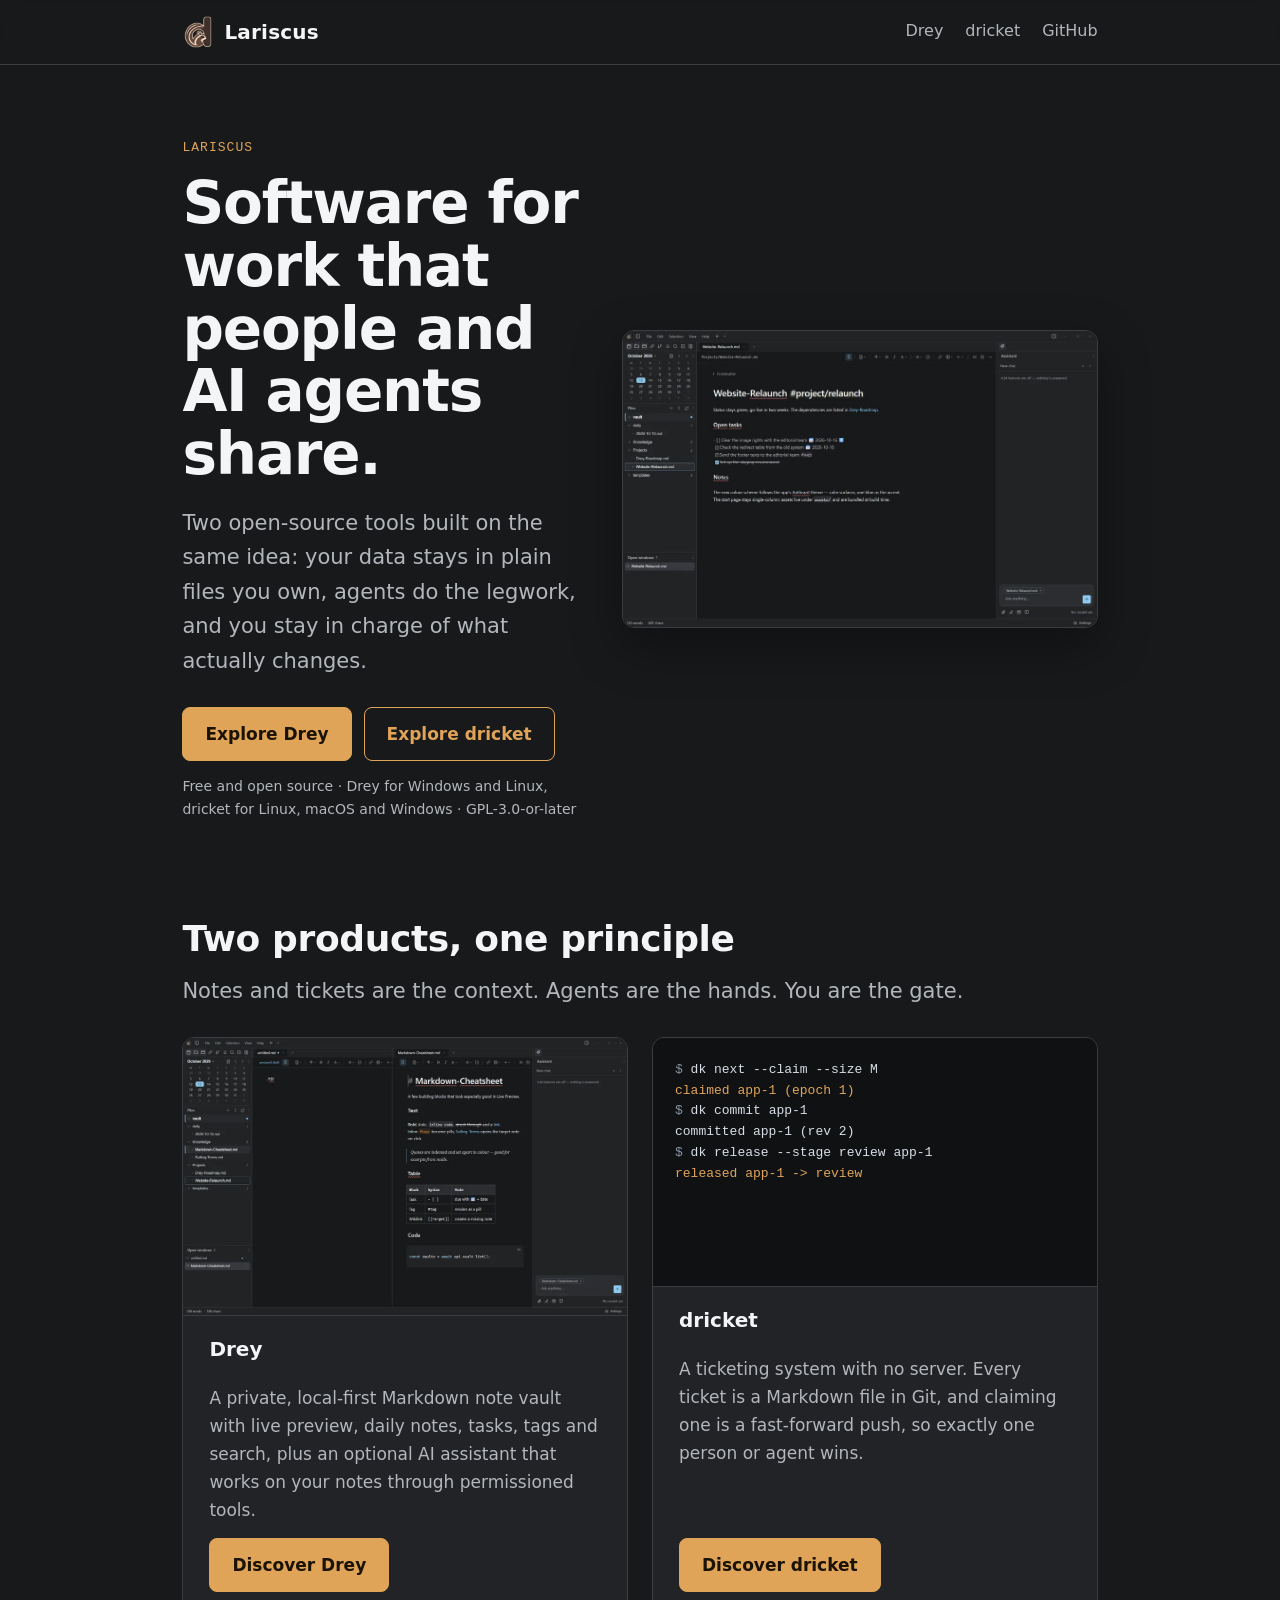
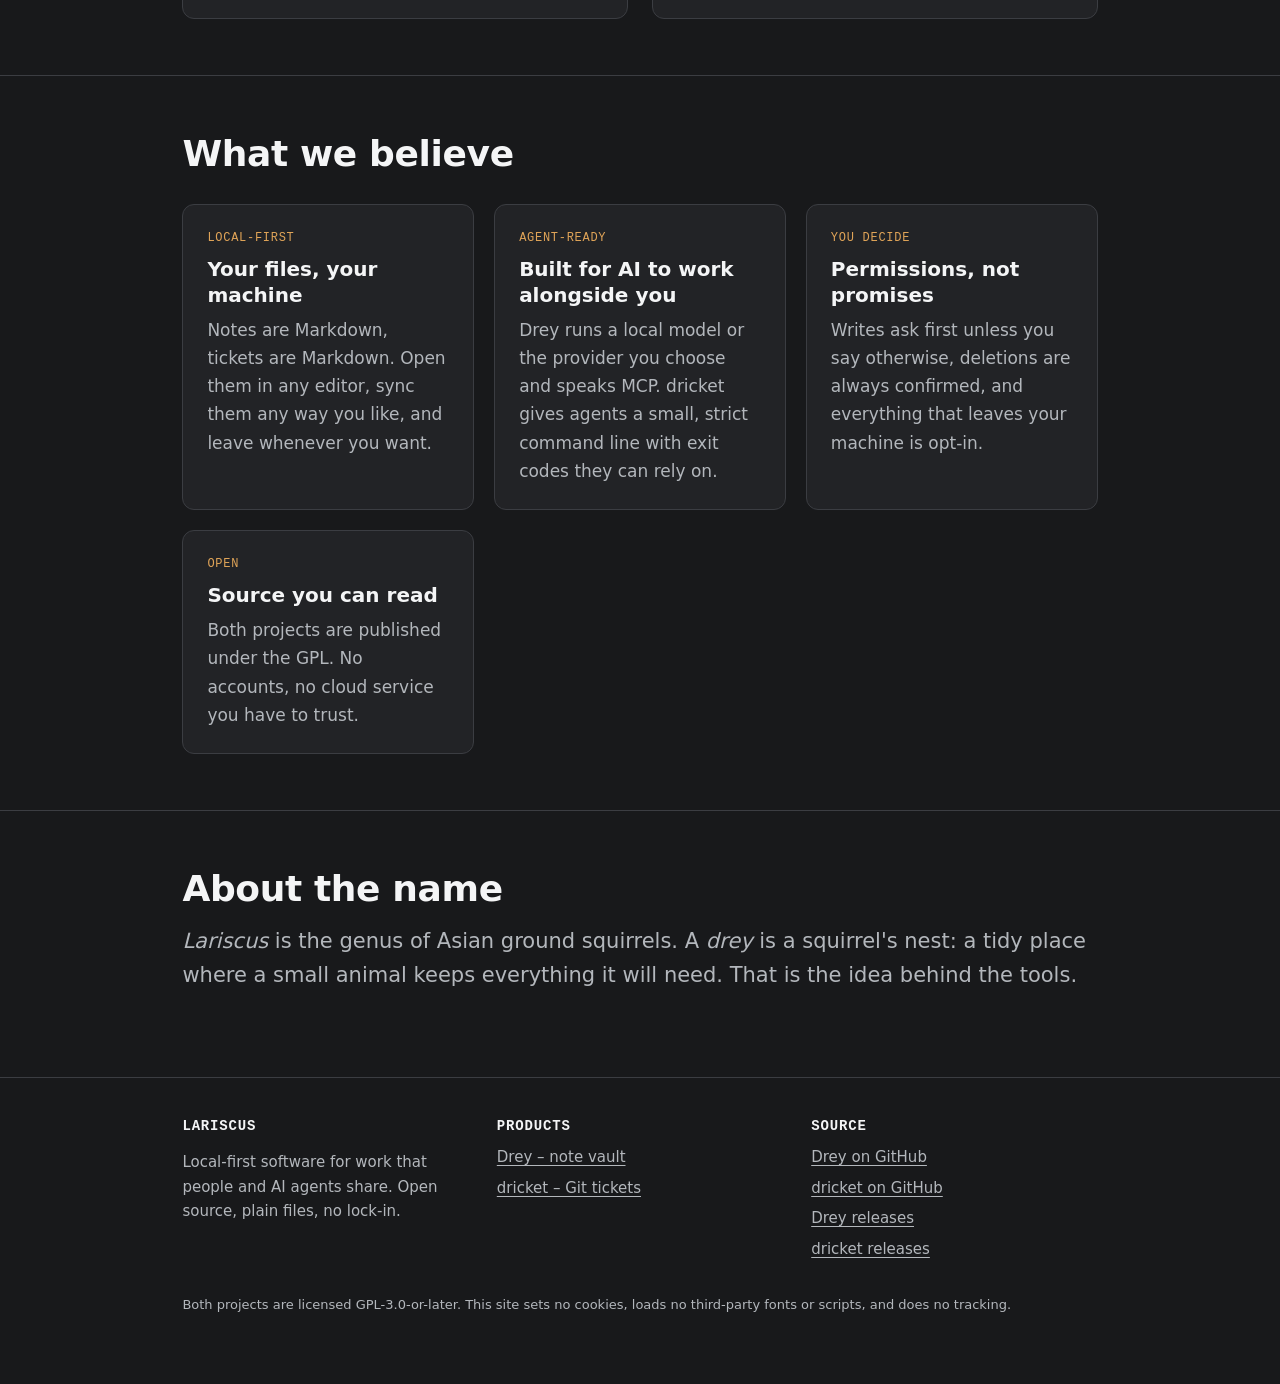
==== commit e1a4de75: "Wider gutters, cache-bust stylesheet Co-Authored-By: Claude Sonnet 5.5 <noreply@anthropic.com>" ====
--- a/index.html
+++ b/index.html
@@ -24,8 +24,8 @@
 <meta name="twitter:title" content="Lariscus – Drey note vault and dricket Git tickets">
 <meta name="twitter:description" content="Lariscus builds open-source, local-first tools for people who work with AI agents: Drey, a private Markdown note vault, and dricket, serverless Git tickets.">
 <meta name="twitter:image" content="https://lariscus.de/assets/og-lariscus.png">
-<link rel="preload" as="style" href="/assets/site.css">
-<link rel="stylesheet" href="/assets/site.css">
+<link rel="preload" as="style" href="/assets/site.css?v=3">
+<link rel="stylesheet" href="/assets/site.css?v=3">
 <script type="application/ld+json">{"@context": "https://schema.org", "@type": "Organization", "name": "Lariscus", "url": "https://lariscus.de/", "logo": "https://lariscus.de/assets/drey-icon-512.png", "sameAs": ["https://github.com/HenrikPuls"]}</script>
 <script type="application/ld+json">{"@context": "https://schema.org", "@type": "WebSite", "name": "Lariscus", "url": "https://lariscus.de/", "inLanguage": "en"}</script>
 </head>
--- a/assets/site.css
+++ b/assets/site.css
@@ -12,7 +12,7 @@
   --font-body: system-ui, -apple-system, "Segoe UI", Roboto, "Helvetica Neue", Arial, sans-serif;
   --font-mono: ui-monospace, "SF Mono", "Cascadia Mono", Menlo, Consolas, "Liberation Mono", monospace;
   --maxw: 1120px;
-  --gutter: clamp(24px, 6vw, 72px);
+  --gutter: clamp(28px, 8vw, 112px);
   color-scheme: dark;
 }
 body.drey { --accent: #e8875c; --accent-ink: #1b0f08; --accent-soft: #33241c; }
--- a/assets/site.css
+++ b/assets/site.css
@@ -12,7 +12,7 @@
   --font-body: system-ui, -apple-system, "Segoe UI", Roboto, "Helvetica Neue", Arial, sans-serif;
   --font-mono: ui-monospace, "SF Mono", "Cascadia Mono", Menlo, Consolas, "Liberation Mono", monospace;
   --maxw: 1120px;
-  --gutter: clamp(24px, 6vw, 72px);
+  --gutter: clamp(28px, 8vw, 112px);
   color-scheme: dark;
 }
 body.drey { --accent: #e8875c; --accent-ink: #1b0f08; --accent-soft: #33241c; }
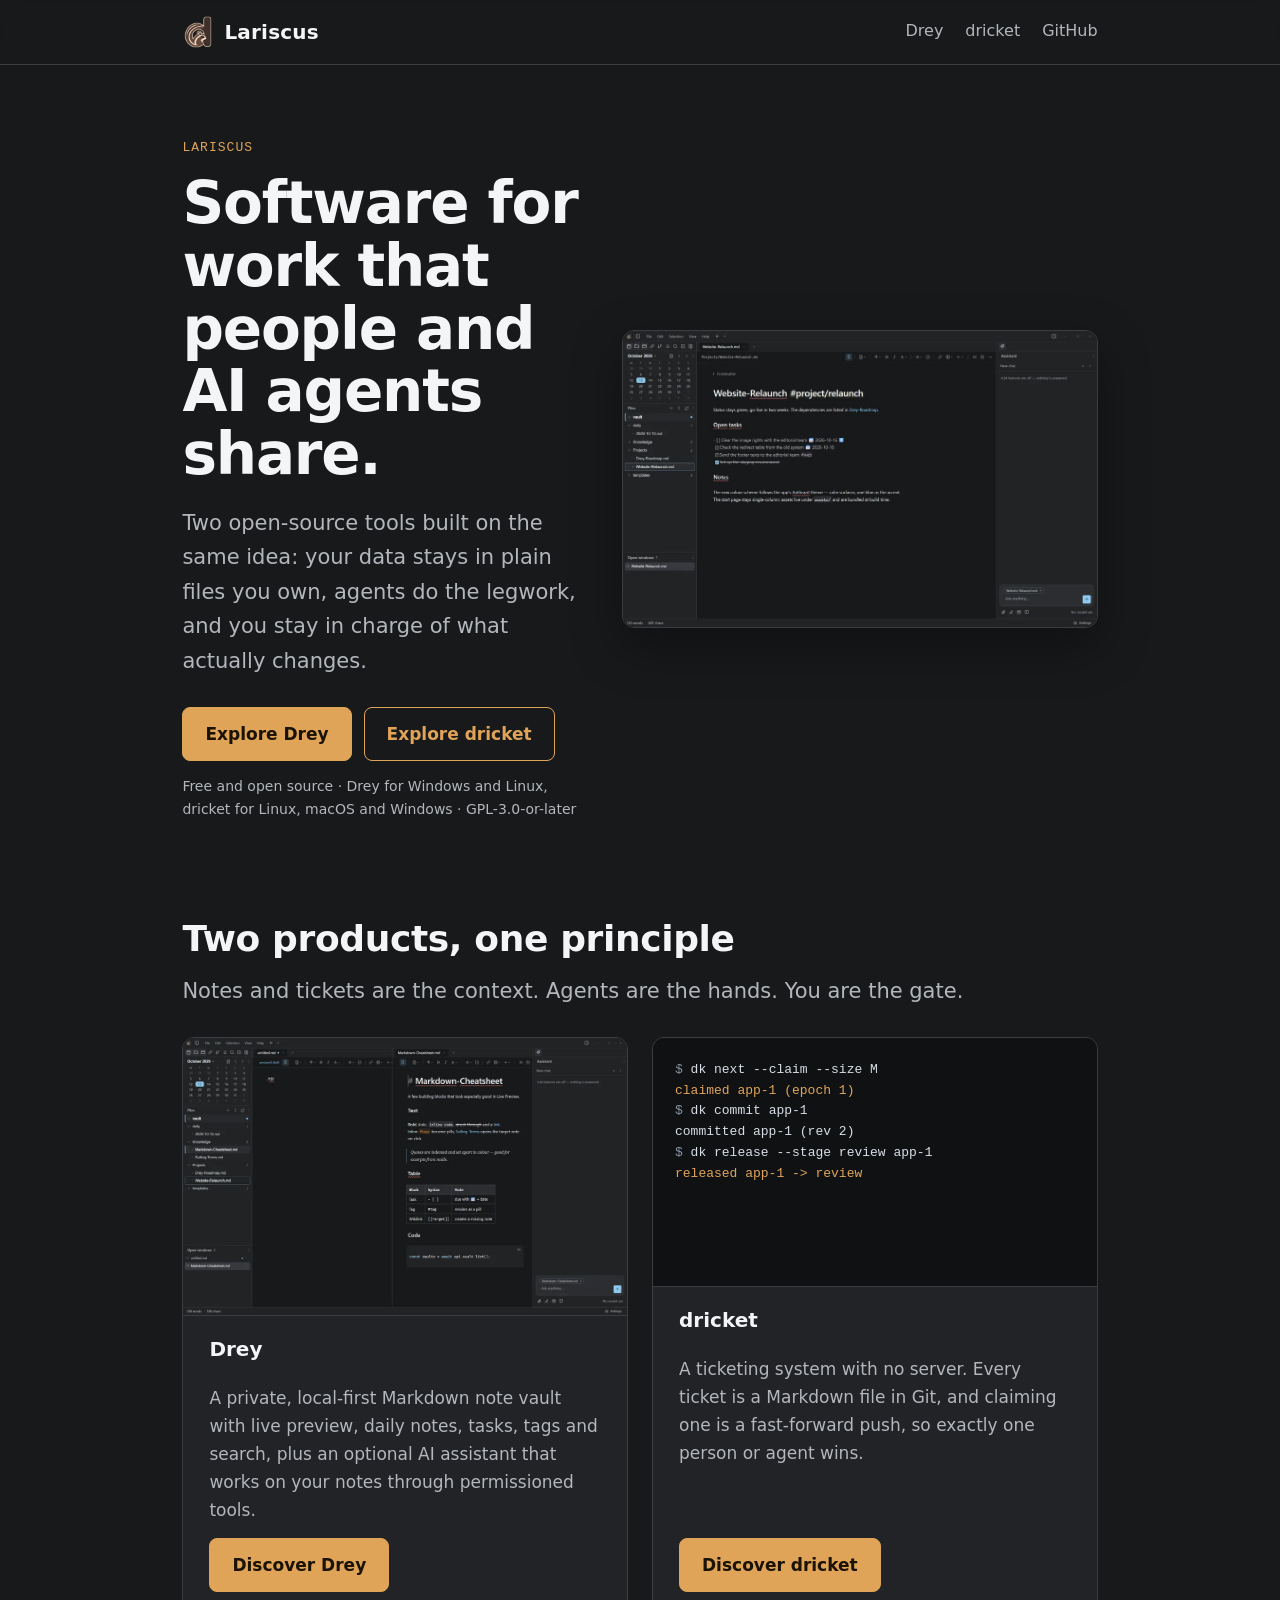
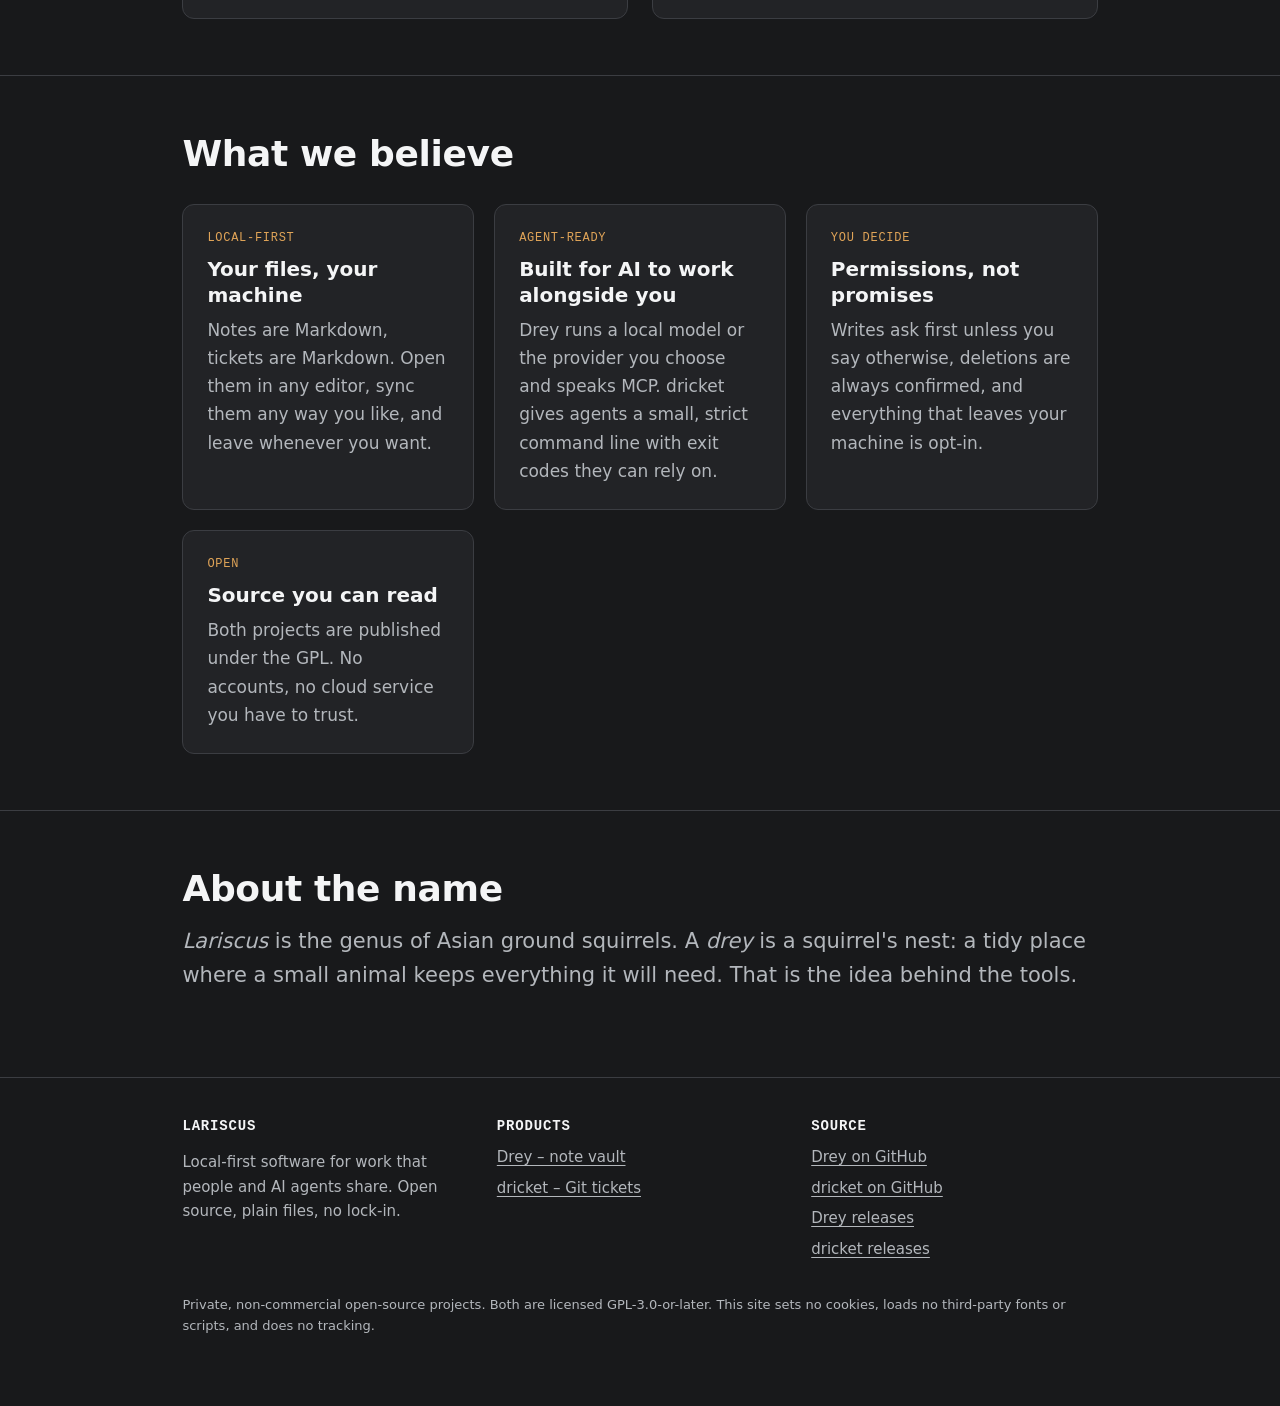
==== commit 5d8a5e74: "Footer: note that the projects are private and non-commercial Co-Authored-By: Claude Sonnet 5.5 <nor" ====
--- a/index.html
+++ b/index.html
@@ -95,7 +95,7 @@
 <div><h2>Products</h2><ul><li><a href="/drey/">Drey – note vault</a></li><li><a href="/dricket/">dricket – Git tickets</a></li></ul></div>
 <div><h2>Source</h2><ul><li><a href="https://github.com/HenrikPuls/Drey">Drey on GitHub</a></li><li><a href="https://github.com/HenrikPuls/dricket">dricket on GitHub</a></li><li><a href="https://github.com/HenrikPuls/Drey/releases">Drey releases</a></li><li><a href="https://github.com/HenrikPuls/dricket/releases">dricket releases</a></li></ul></div>
 </div>
-<p class="legal">Both projects are licensed GPL-3.0-or-later. This site sets no cookies, loads no third-party fonts or scripts, and does no tracking.</p>
+<p class="legal">Private, non-commercial open-source projects. Both are licensed GPL-3.0-or-later. This site sets no cookies, loads no third-party fonts or scripts, and does no tracking.</p>
 </div></footer>
 </body>
 </html>
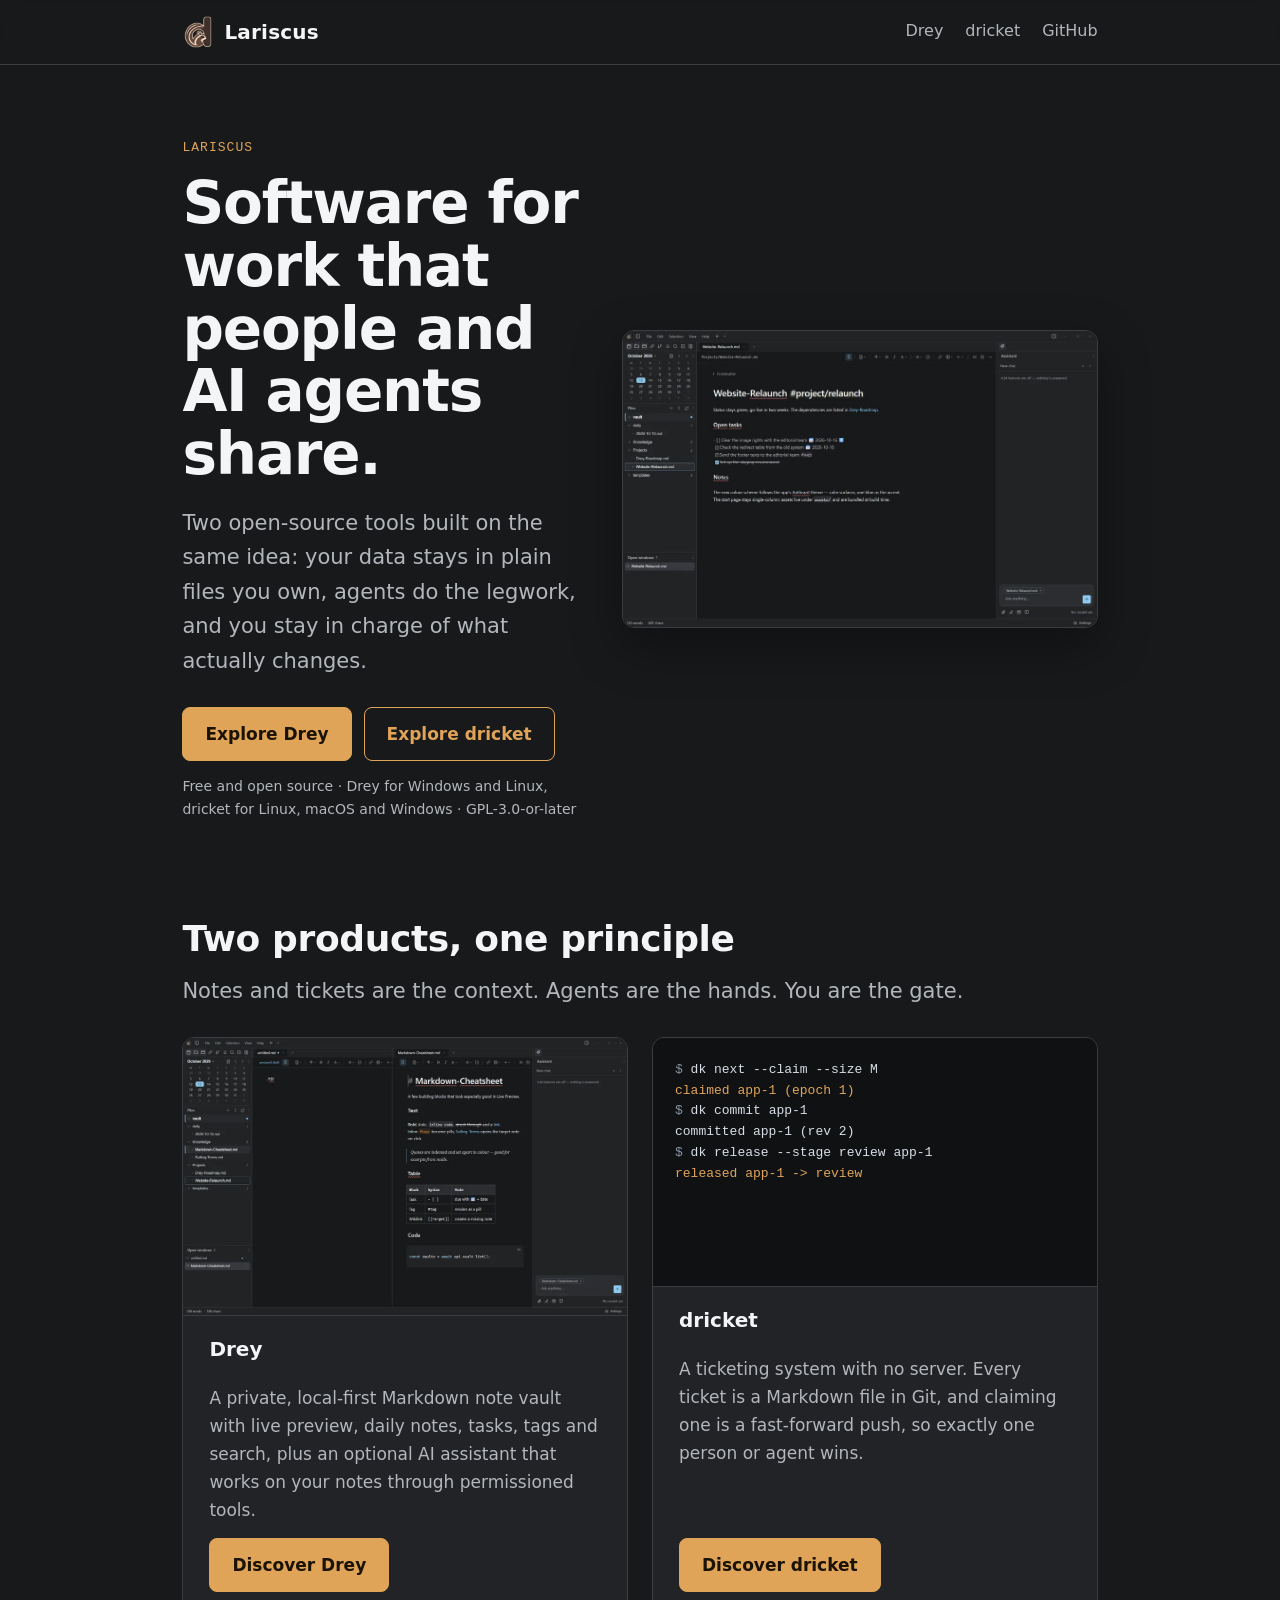
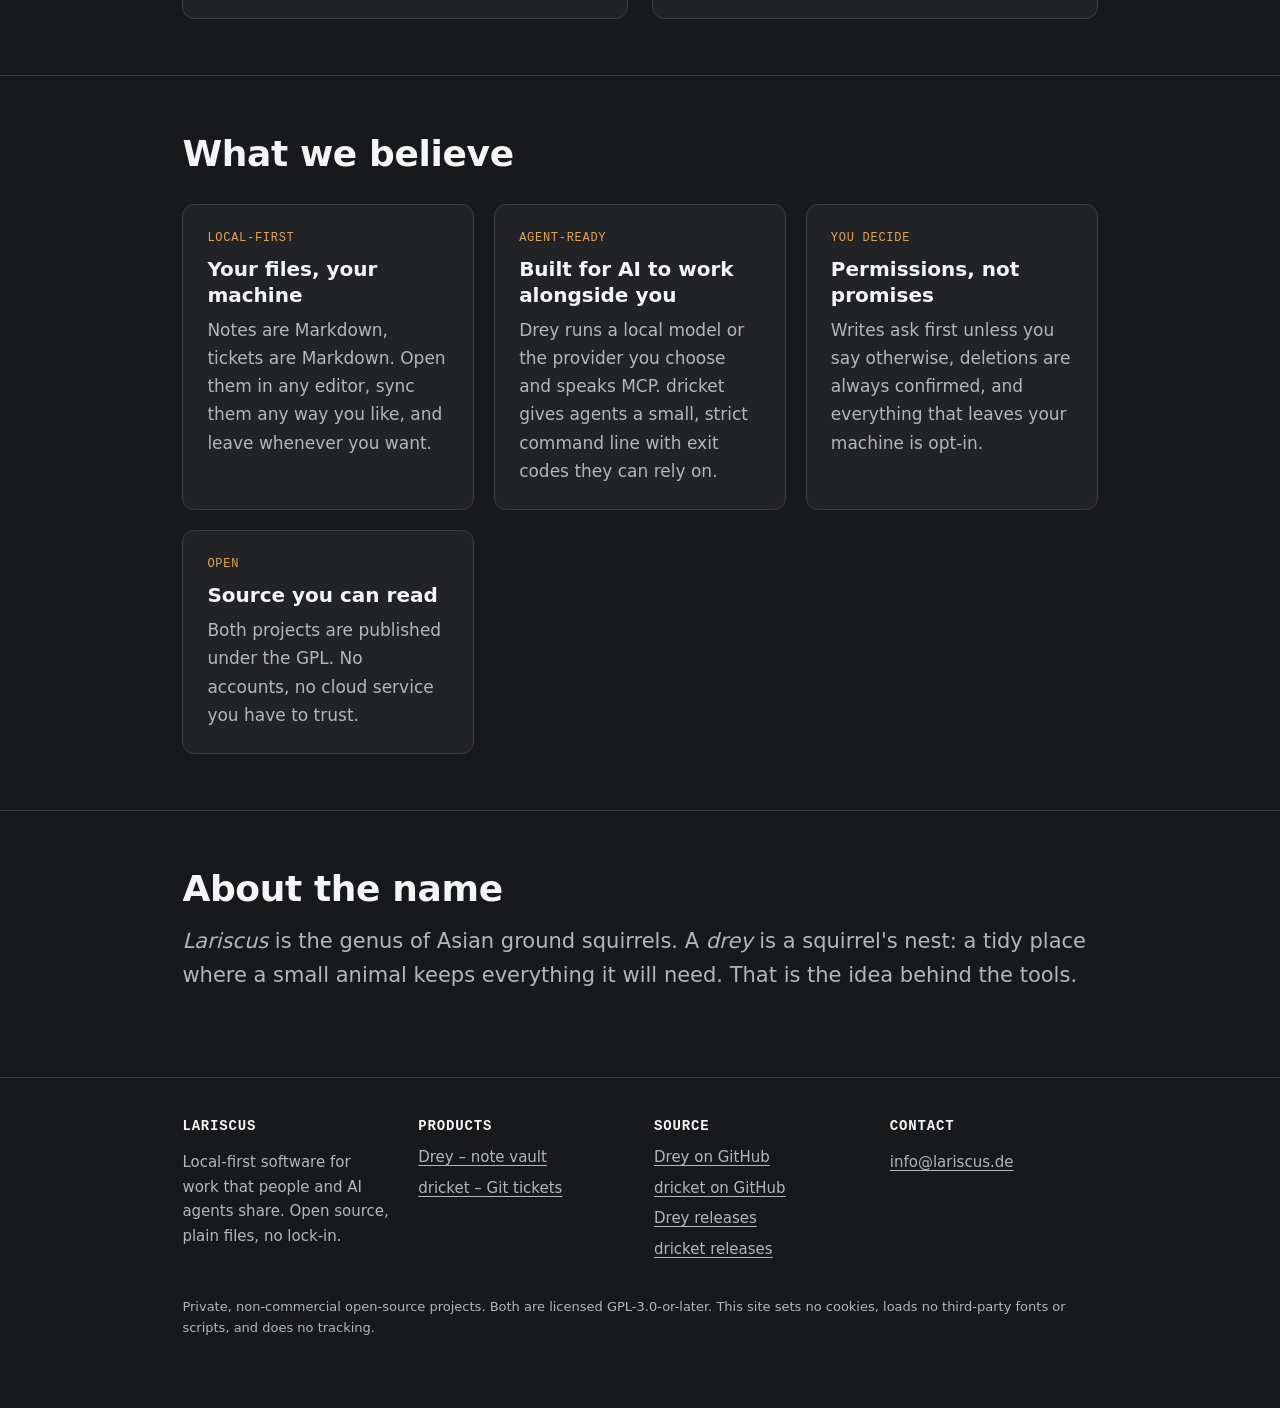
==== commit 13c76313: "Footer: contact address assembled by script (not in the HTML source) Co-Authored-By: Claude Sonnet 5" ====
--- a/index.html
+++ b/index.html
@@ -26,7 +26,7 @@
 <meta name="twitter:image" content="https://lariscus.de/assets/og-lariscus.png">
 <link rel="preload" as="style" href="/assets/site.css?v=3">
 <link rel="stylesheet" href="/assets/site.css?v=3">
-<script type="application/ld+json">{"@context": "https://schema.org", "@type": "Organization", "name": "Lariscus", "url": "https://lariscus.de/", "logo": "https://lariscus.de/assets/drey-icon-512.png", "sameAs": ["https://github.com/HenrikPuls"]}</script>
+<script type="application/ld+json">{"@context": "https://schema.org", "@type": "Organization", "name": "Lariscus", "url": "https://lariscus.de/", "logo": "https://lariscus.de/assets/drey-icon-512.png", "sameAs": ["https://github.com/lariscus"]}</script>
 <script type="application/ld+json">{"@context": "https://schema.org", "@type": "WebSite", "name": "Lariscus", "url": "https://lariscus.de/", "inLanguage": "en"}</script>
 </head>
 <body class="home">
@@ -36,7 +36,7 @@
 <nav class="main" aria-label="Main">
 <a href="/drey/">Drey</a>
 <a href="/dricket/">dricket</a>
-<a href="https://github.com/HenrikPuls">GitHub</a>
+<a href="https://github.com/lariscus">GitHub</a>
 </nav></div></header>
 <main id="main">
 
@@ -93,9 +93,11 @@
 <div class="cols">
 <div><h2>Lariscus</h2><p>Local-first software for work that people and AI agents share. Open source, plain files, no lock-in.</p></div>
 <div><h2>Products</h2><ul><li><a href="/drey/">Drey – note vault</a></li><li><a href="/dricket/">dricket – Git tickets</a></li></ul></div>
-<div><h2>Source</h2><ul><li><a href="https://github.com/HenrikPuls/Drey">Drey on GitHub</a></li><li><a href="https://github.com/HenrikPuls/dricket">dricket on GitHub</a></li><li><a href="https://github.com/HenrikPuls/Drey/releases">Drey releases</a></li><li><a href="https://github.com/HenrikPuls/dricket/releases">dricket releases</a></li></ul></div>
+<div><h2>Source</h2><ul><li><a href="https://github.com/lariscus/Drey">Drey on GitHub</a></li><li><a href="https://github.com/lariscus/dricket">dricket on GitHub</a></li><li><a href="https://github.com/lariscus/Drey/releases">Drey releases</a></li><li><a href="https://github.com/lariscus/dricket/releases">dricket releases</a></li></ul></div>
+<div><h2>Contact</h2><p><a class="mail" data-u="info" data-d="lariscus.de" href="#">info [at] lariscus [dot] de</a></p></div>
 </div>
 <p class="legal">Private, non-commercial open-source projects. Both are licensed GPL-3.0-or-later. This site sets no cookies, loads no third-party fonts or scripts, and does no tracking.</p>
 </div></footer>
+<script>document.querySelectorAll("a.mail").forEach(function(a){var m=a.dataset.u+"@"+a.dataset.d;a.href="mailto:"+m;a.textContent=m;});</script>
 </body>
 </html>
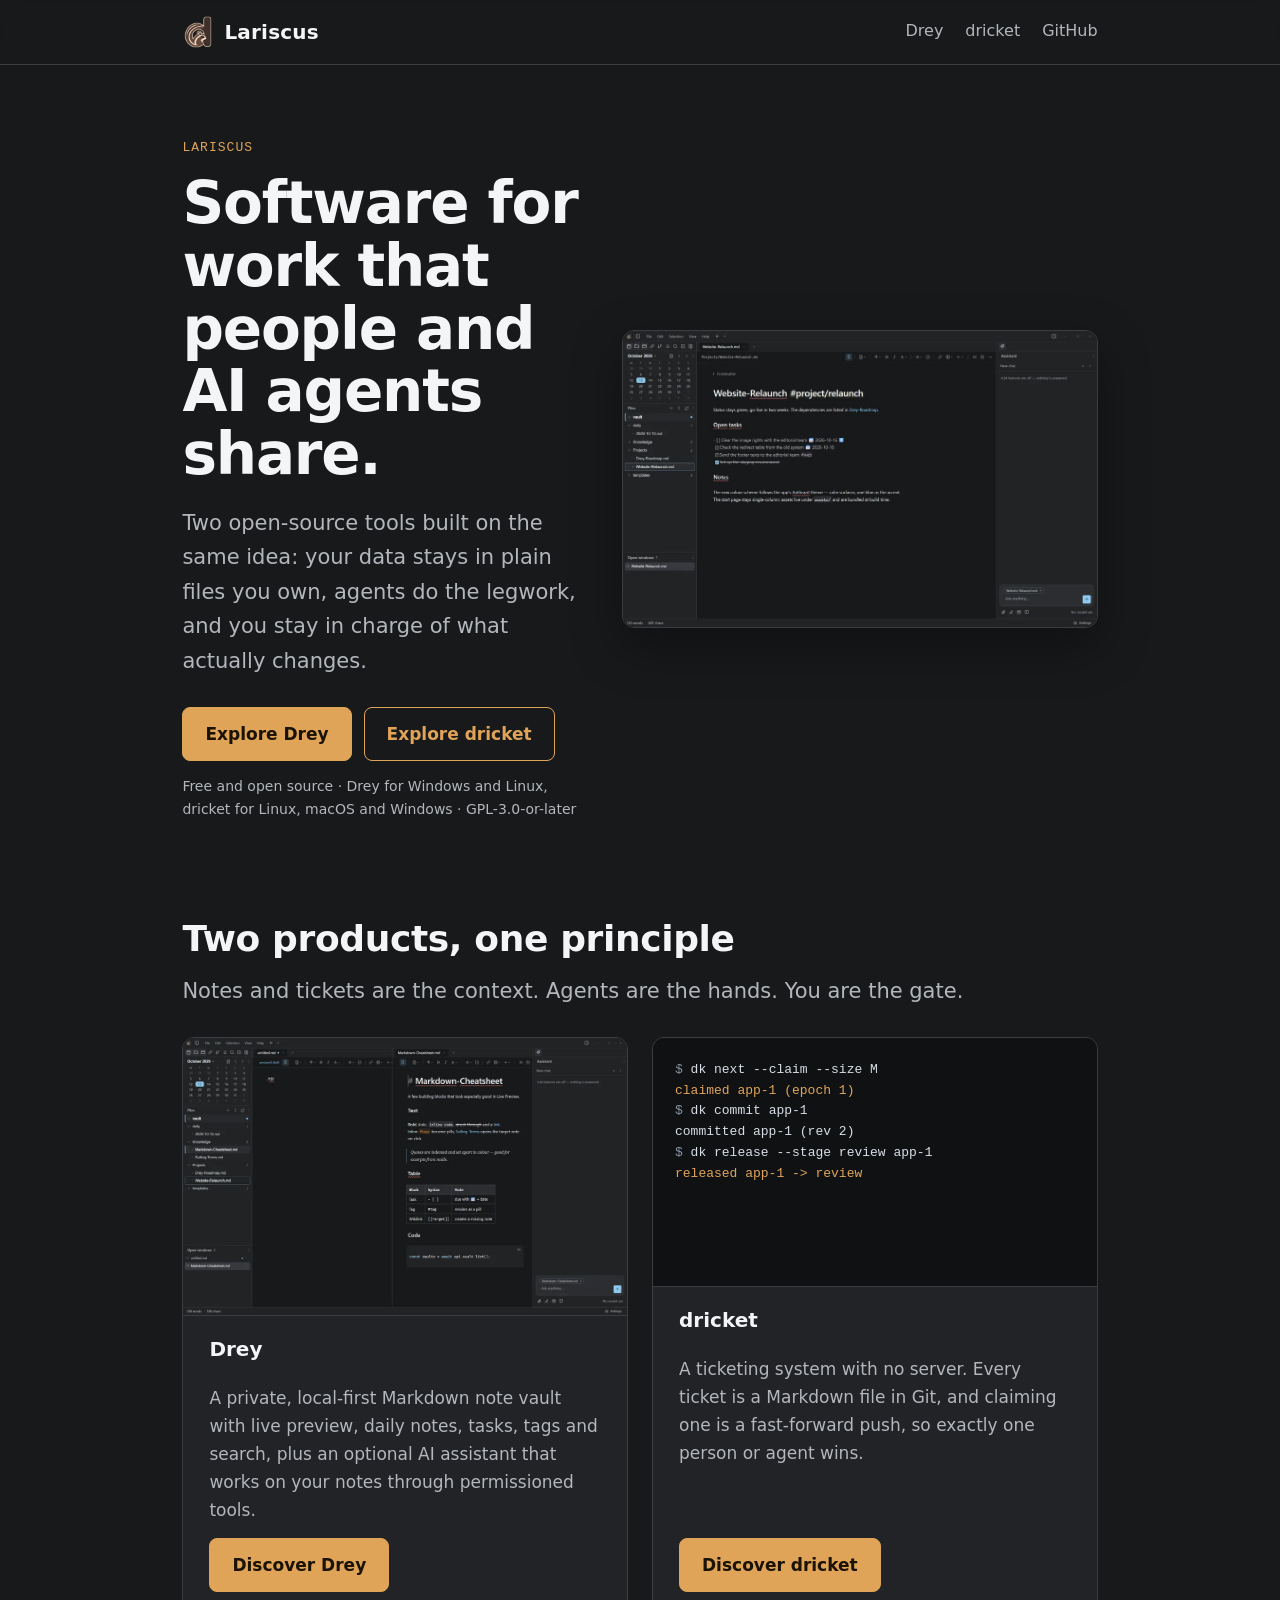
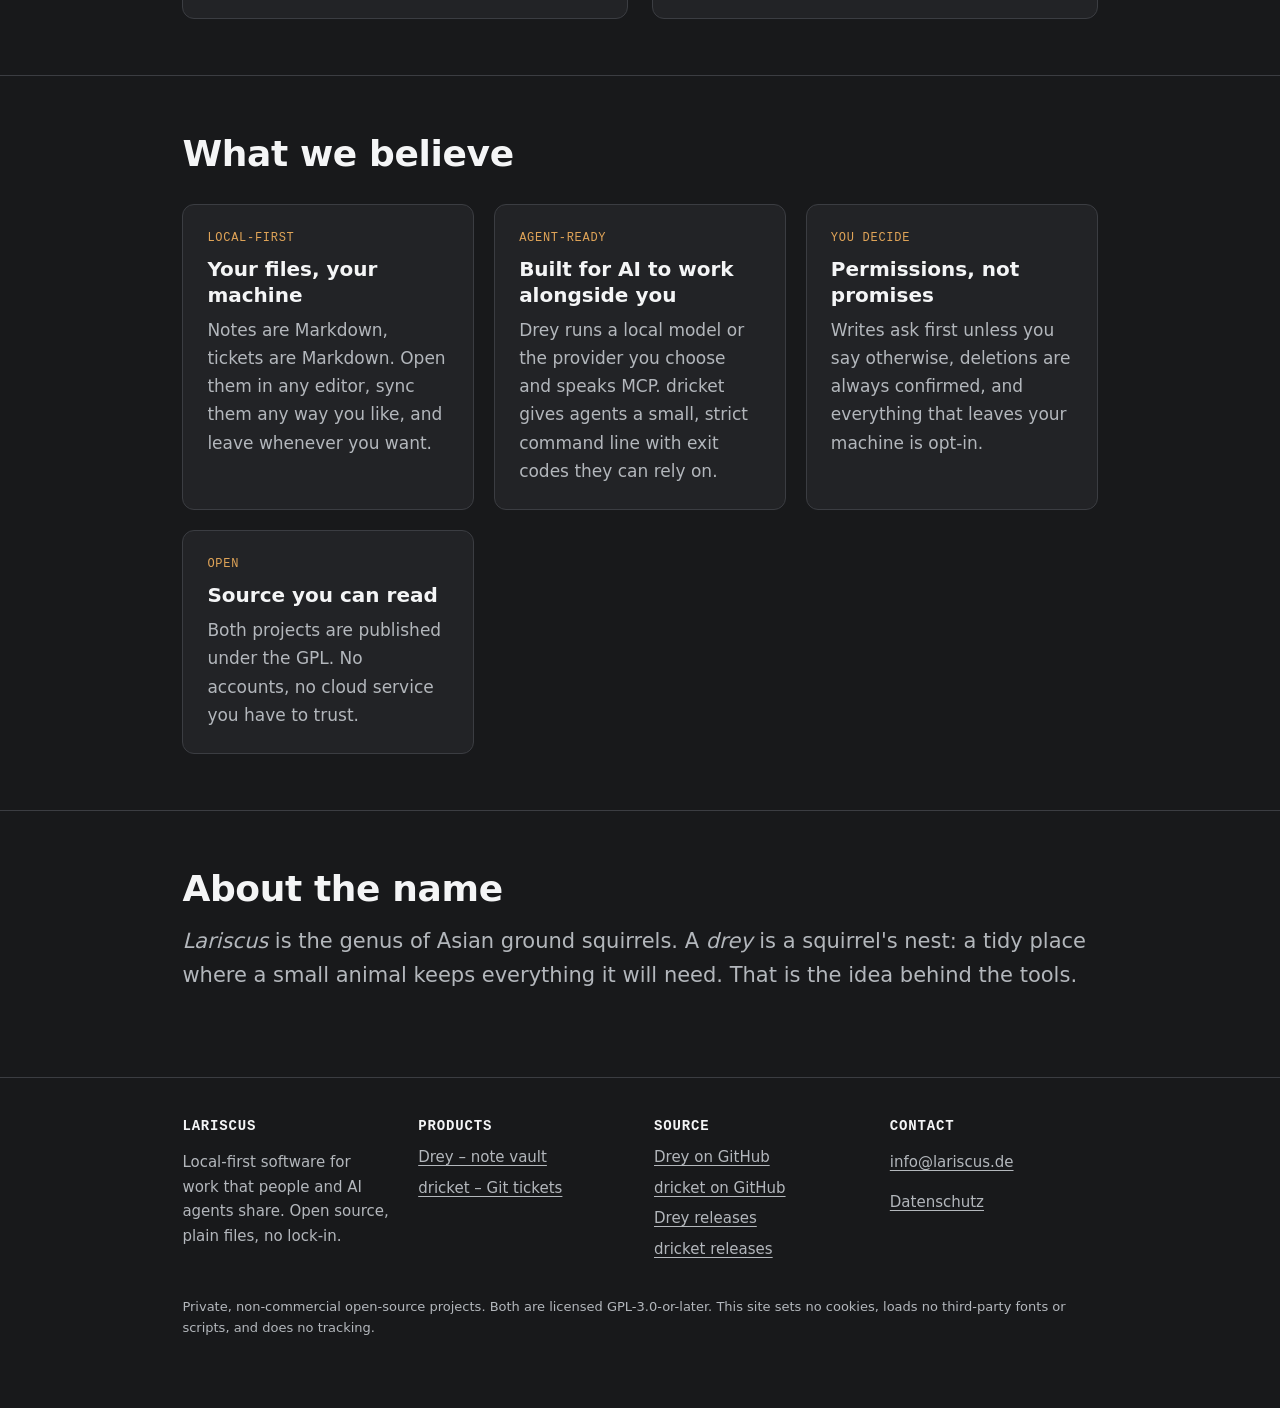
==== commit 6ea0e2a7: "Add privacy policy (German) and footer link Co-Authored-By: Claude Sonnet 5.5 <noreply@anthropic.com" ====
--- a/index.html
+++ b/index.html
@@ -94,7 +94,7 @@
 <div><h2>Lariscus</h2><p>Local-first software for work that people and AI agents share. Open source, plain files, no lock-in.</p></div>
 <div><h2>Products</h2><ul><li><a href="/drey/">Drey – note vault</a></li><li><a href="/dricket/">dricket – Git tickets</a></li></ul></div>
 <div><h2>Source</h2><ul><li><a href="https://github.com/lariscus/Drey">Drey on GitHub</a></li><li><a href="https://github.com/lariscus/dricket">dricket on GitHub</a></li><li><a href="https://github.com/lariscus/Drey/releases">Drey releases</a></li><li><a href="https://github.com/lariscus/dricket/releases">dricket releases</a></li></ul></div>
-<div><h2>Contact</h2><p><a class="mail" data-u="info" data-d="lariscus.de" href="#">info [at] lariscus [dot] de</a></p></div>
+<div><h2>Contact</h2><p><a class="mail" data-u="info" data-d="lariscus.de" href="#">info [at] lariscus [dot] de</a></p><p><a href="/datenschutz/">Datenschutz</a></p></div>
 </div>
 <p class="legal">Private, non-commercial open-source projects. Both are licensed GPL-3.0-or-later. This site sets no cookies, loads no third-party fonts or scripts, and does no tracking.</p>
 </div></footer>
--- a/assets/site.css
+++ b/assets/site.css
@@ -125,3 +125,6 @@
   table.dl th { padding-bottom: 0; border-bottom: 0; }
   table.dl td { padding-top: 4px; }
 }
+.legalpage { max-width: 760px; }
+.legalpage h2 { font-size: 22px; margin: 36px 0 10px; }
+.legalpage p { margin: 0 0 14px; }
--- a/assets/site.css
+++ b/assets/site.css
@@ -125,3 +125,6 @@
   table.dl th { padding-bottom: 0; border-bottom: 0; }
   table.dl td { padding-top: 4px; }
 }
+.legalpage { max-width: 760px; }
+.legalpage h2 { font-size: 22px; margin: 36px 0 10px; }
+.legalpage p { margin: 0 0 14px; }
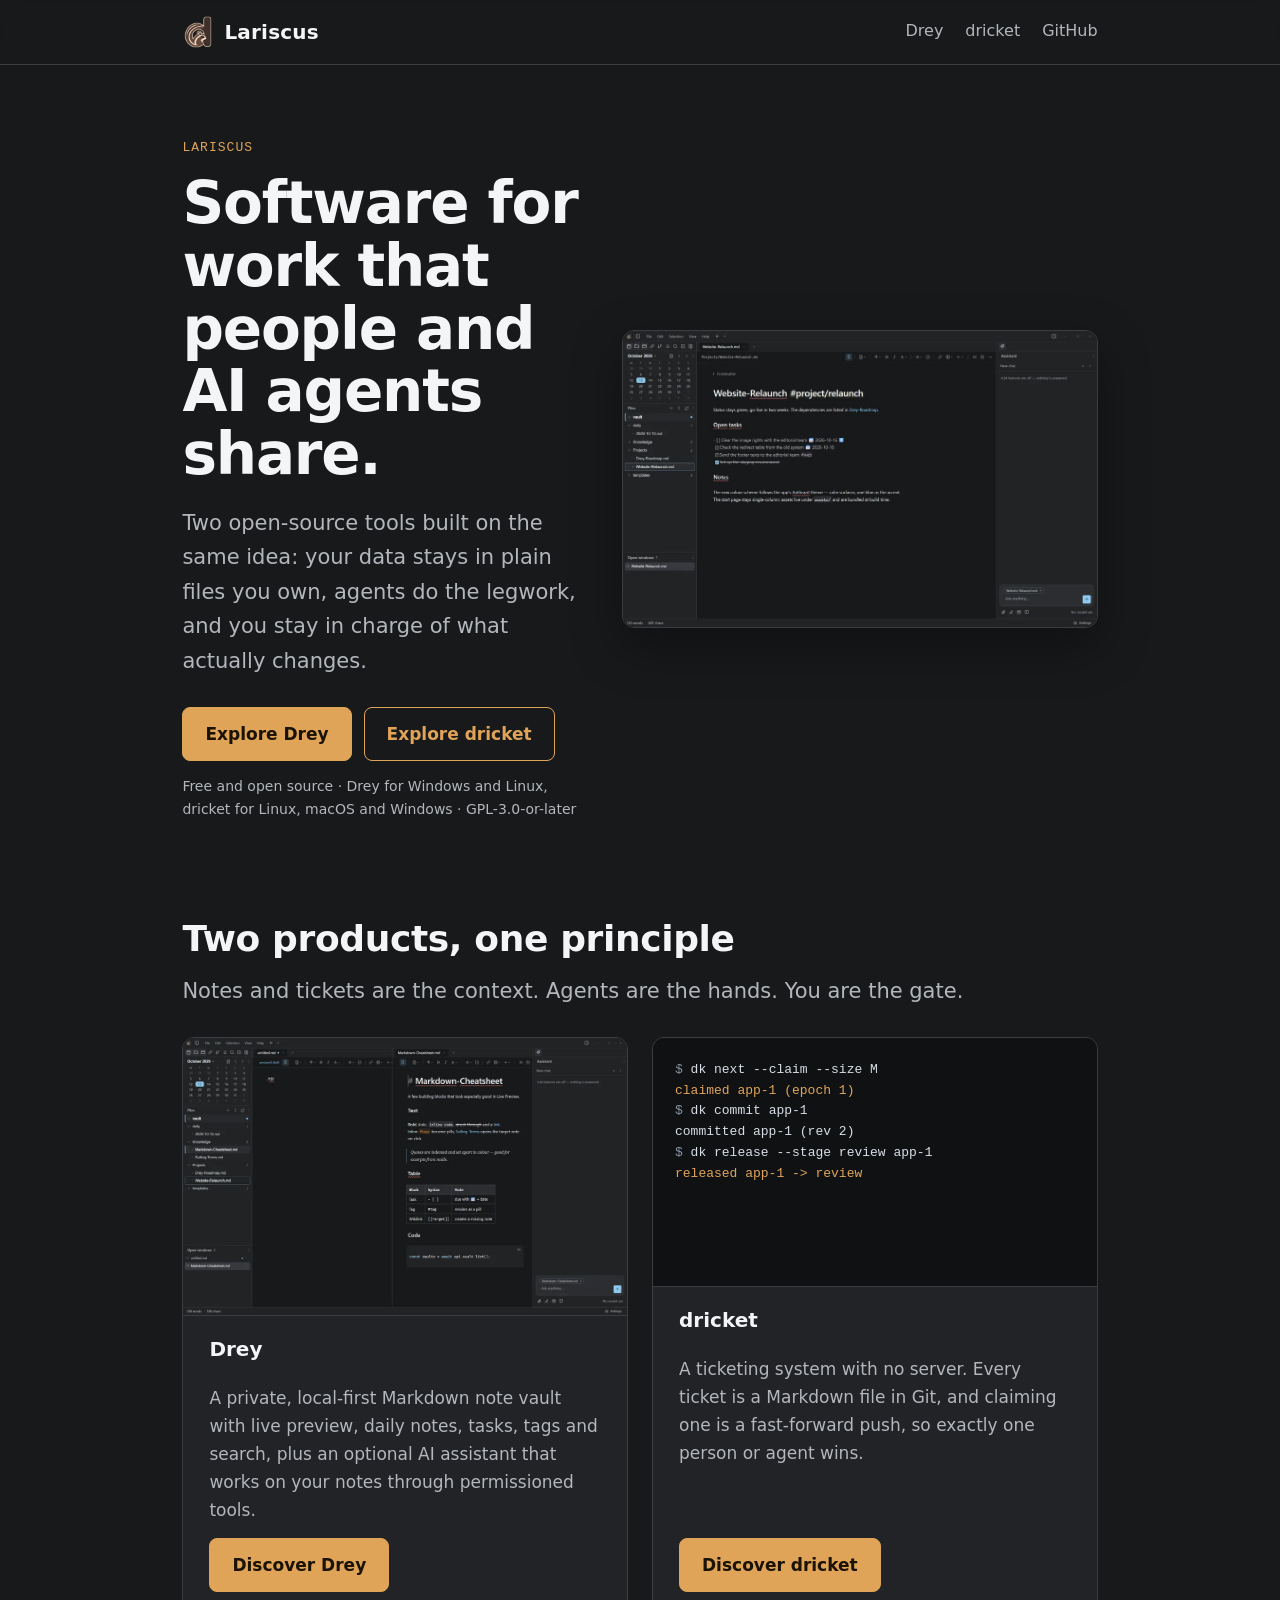
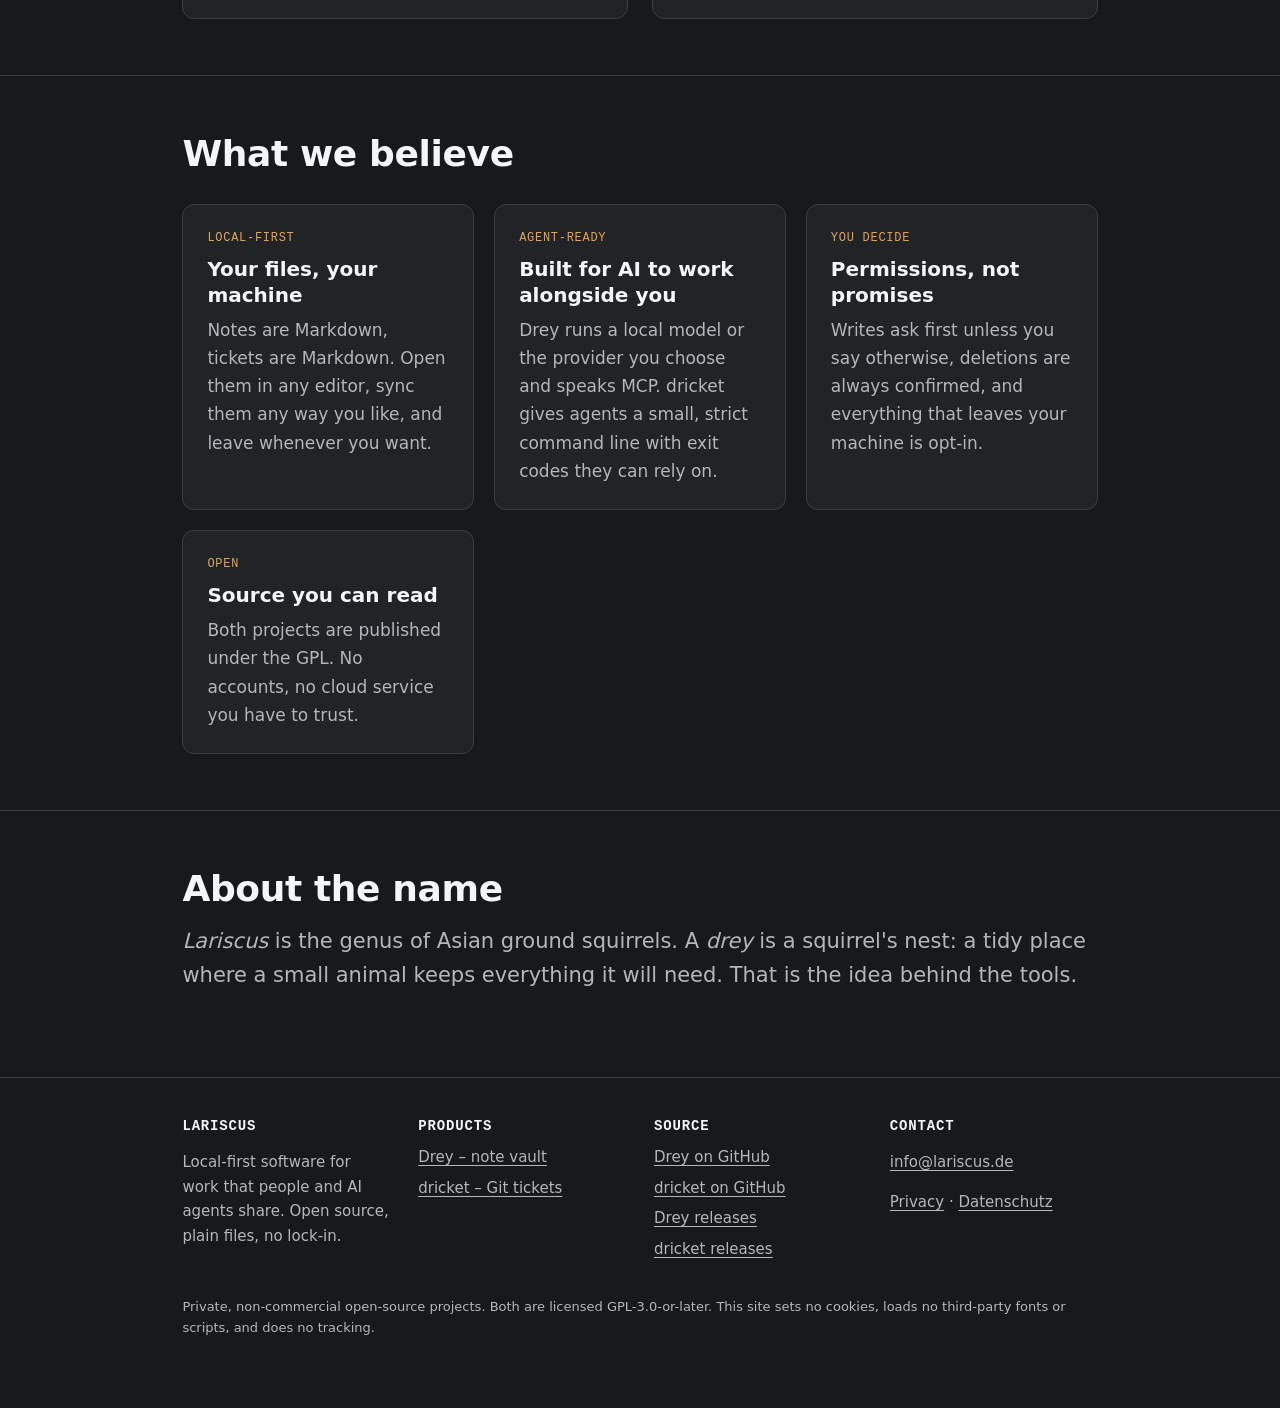
==== commit 83100369: "Add English privacy policy, language switch and hreflang Co-Authored-By: Claude Sonnet 5.5 <noreply@" ====
--- a/index.html
+++ b/index.html
@@ -9,6 +9,7 @@
 <meta name="author" content="Lariscus">
 <meta name="theme-color" content="#18191b">
 <link rel="canonical" href="https://lariscus.de/">
+
 <link rel="icon" href="/assets/favicon.ico" sizes="48x48">
 <link rel="icon" type="image/png" sizes="32x32" href="/assets/favicon-32.png">
 <link rel="apple-touch-icon" href="/assets/apple-touch-icon.png">
@@ -94,7 +95,7 @@
 <div><h2>Lariscus</h2><p>Local-first software for work that people and AI agents share. Open source, plain files, no lock-in.</p></div>
 <div><h2>Products</h2><ul><li><a href="/drey/">Drey – note vault</a></li><li><a href="/dricket/">dricket – Git tickets</a></li></ul></div>
 <div><h2>Source</h2><ul><li><a href="https://github.com/lariscus/Drey">Drey on GitHub</a></li><li><a href="https://github.com/lariscus/dricket">dricket on GitHub</a></li><li><a href="https://github.com/lariscus/Drey/releases">Drey releases</a></li><li><a href="https://github.com/lariscus/dricket/releases">dricket releases</a></li></ul></div>
-<div><h2>Contact</h2><p><a class="mail" data-u="info" data-d="lariscus.de" href="#">info [at] lariscus [dot] de</a></p><p><a href="/datenschutz/">Datenschutz</a></p></div>
+<div><h2>Contact</h2><p><a class="mail" data-u="info" data-d="lariscus.de" href="#">info [at] lariscus [dot] de</a></p><p><a href="/privacy/">Privacy</a> · <a href="/datenschutz/">Datenschutz</a></p></div>
 </div>
 <p class="legal">Private, non-commercial open-source projects. Both are licensed GPL-3.0-or-later. This site sets no cookies, loads no third-party fonts or scripts, and does no tracking.</p>
 </div></footer>
